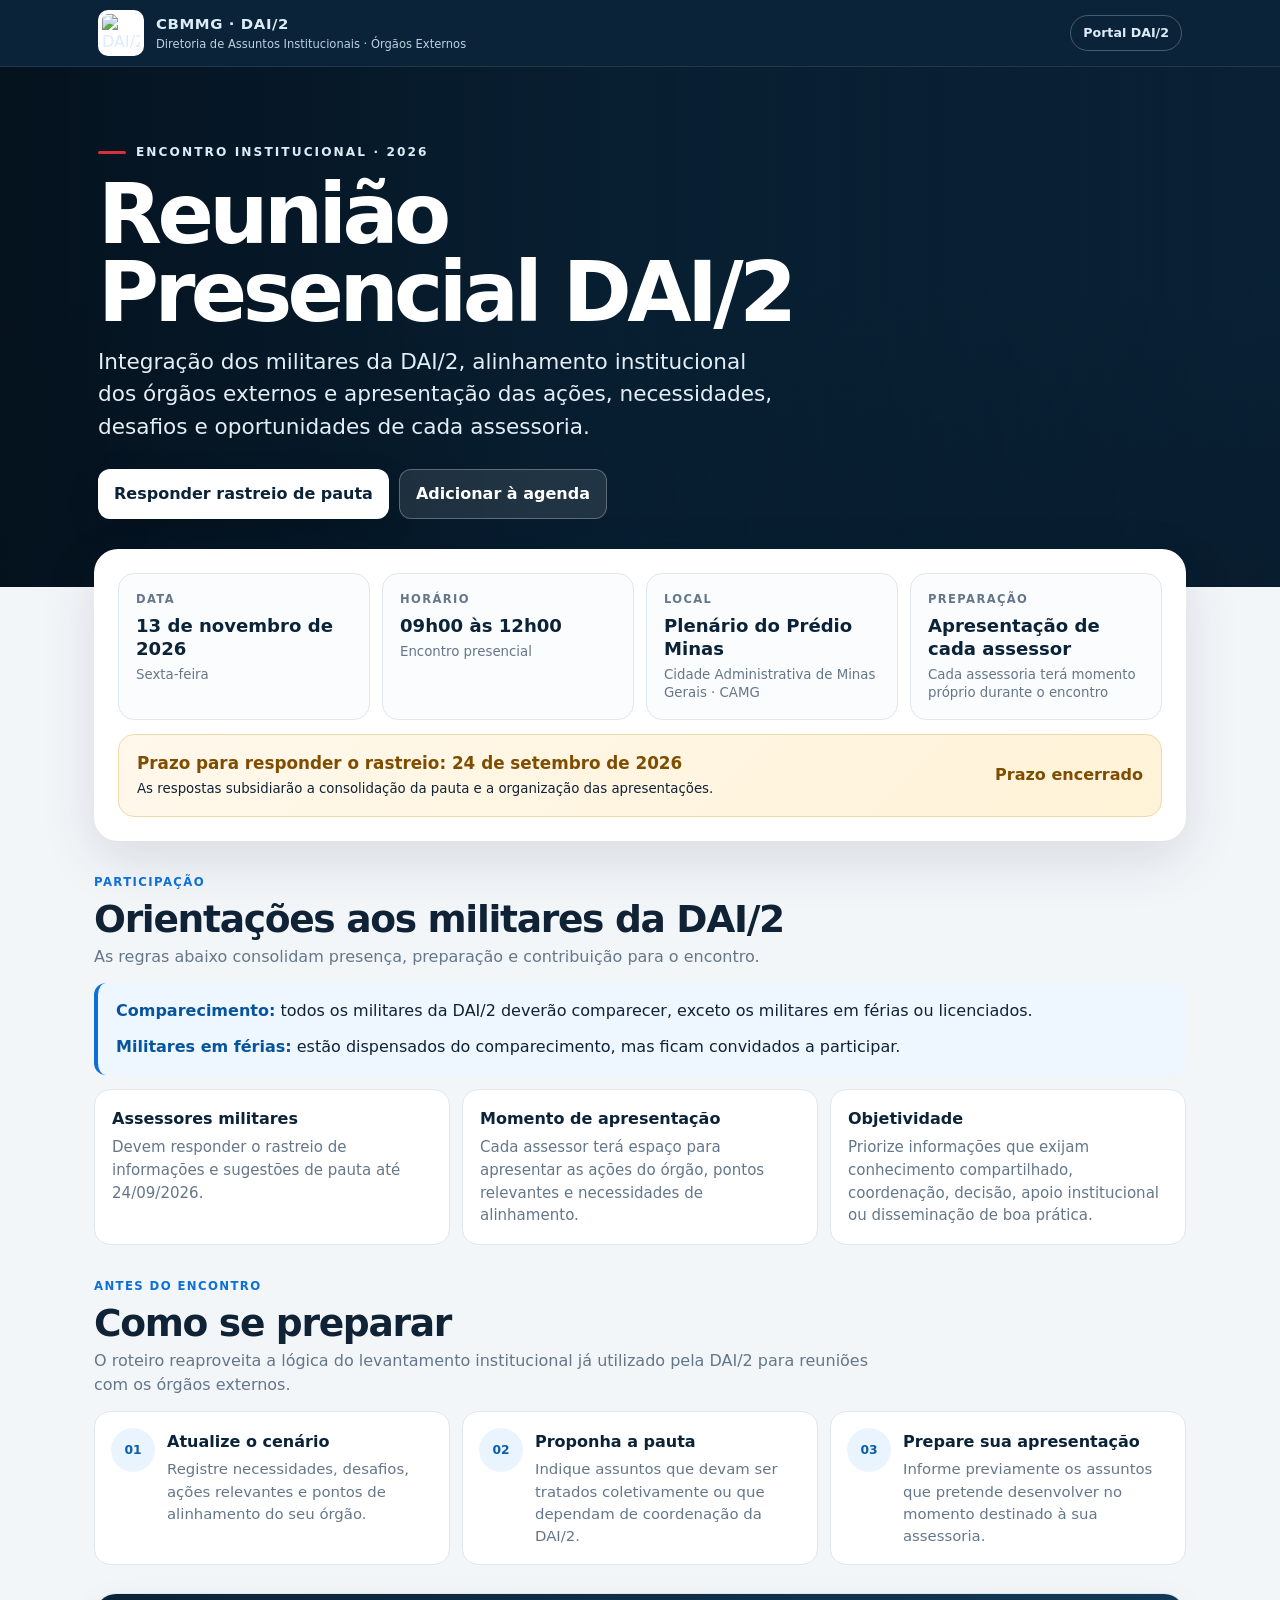
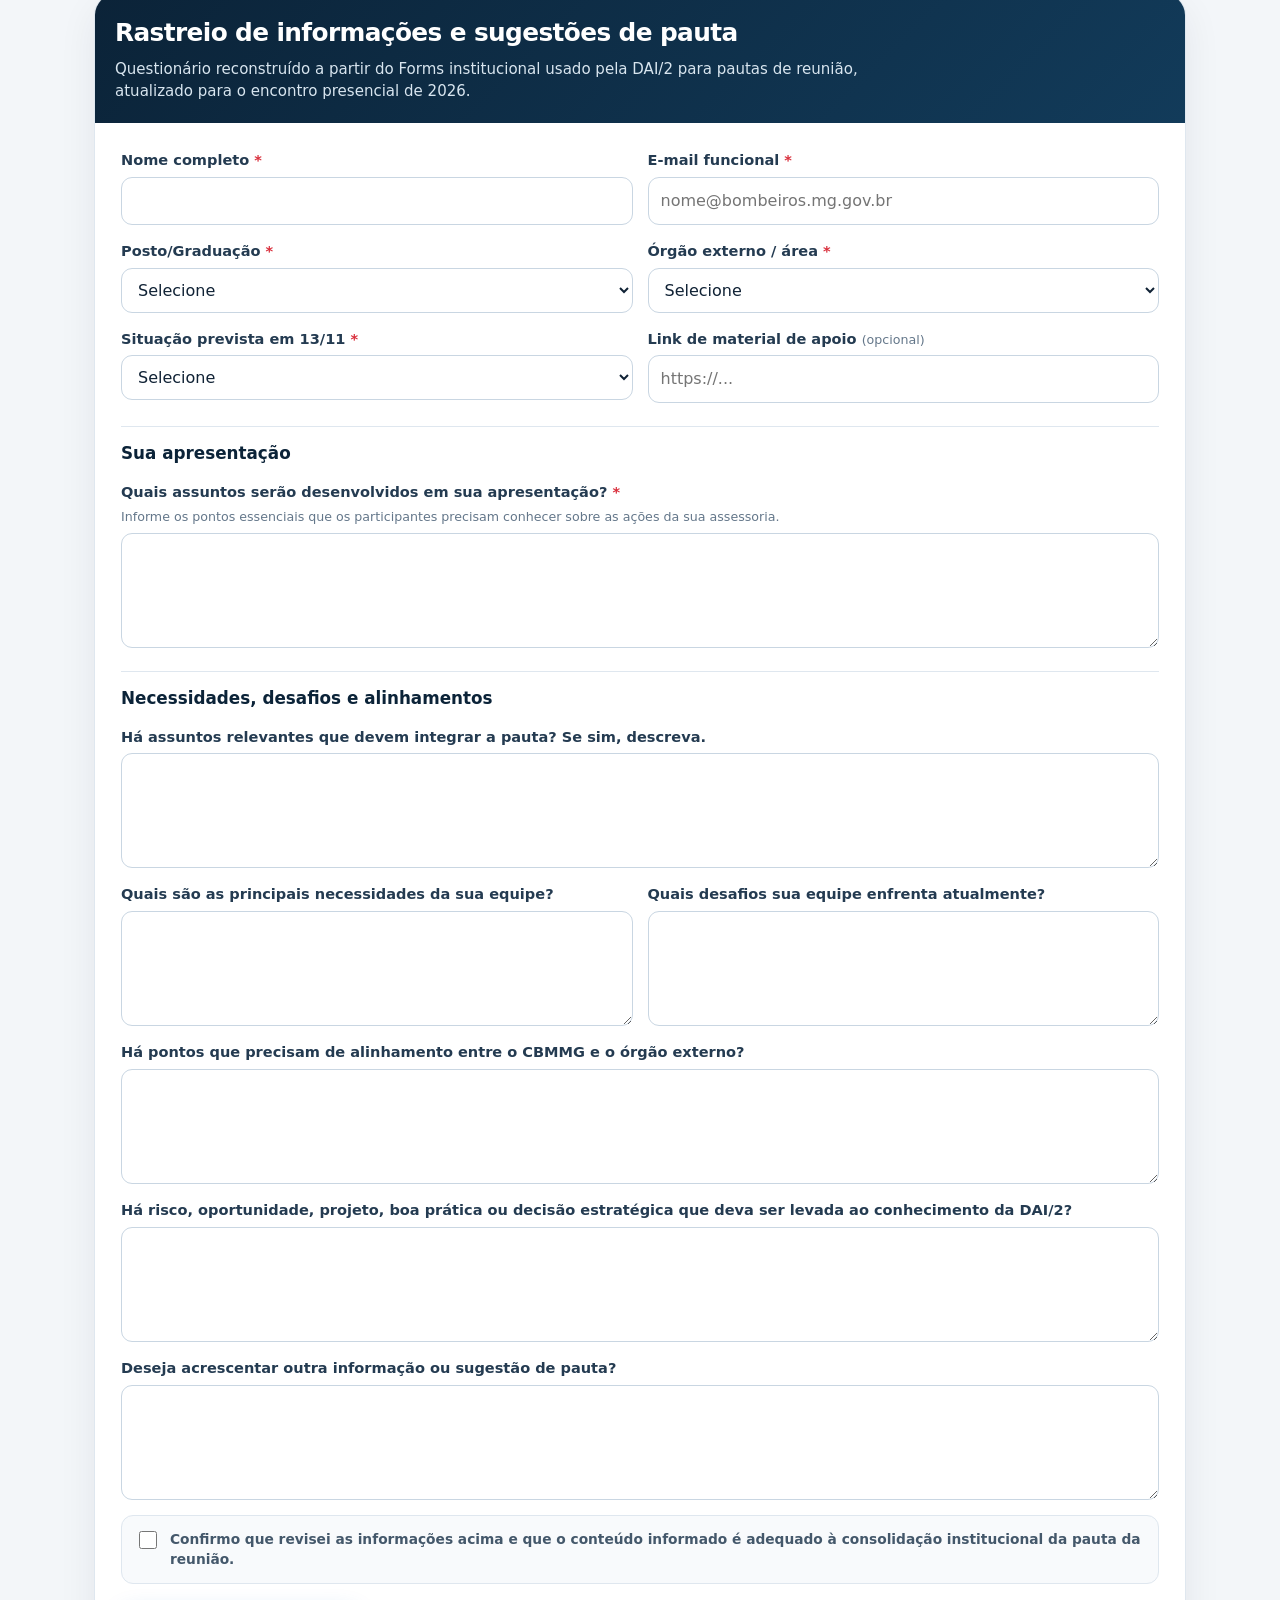
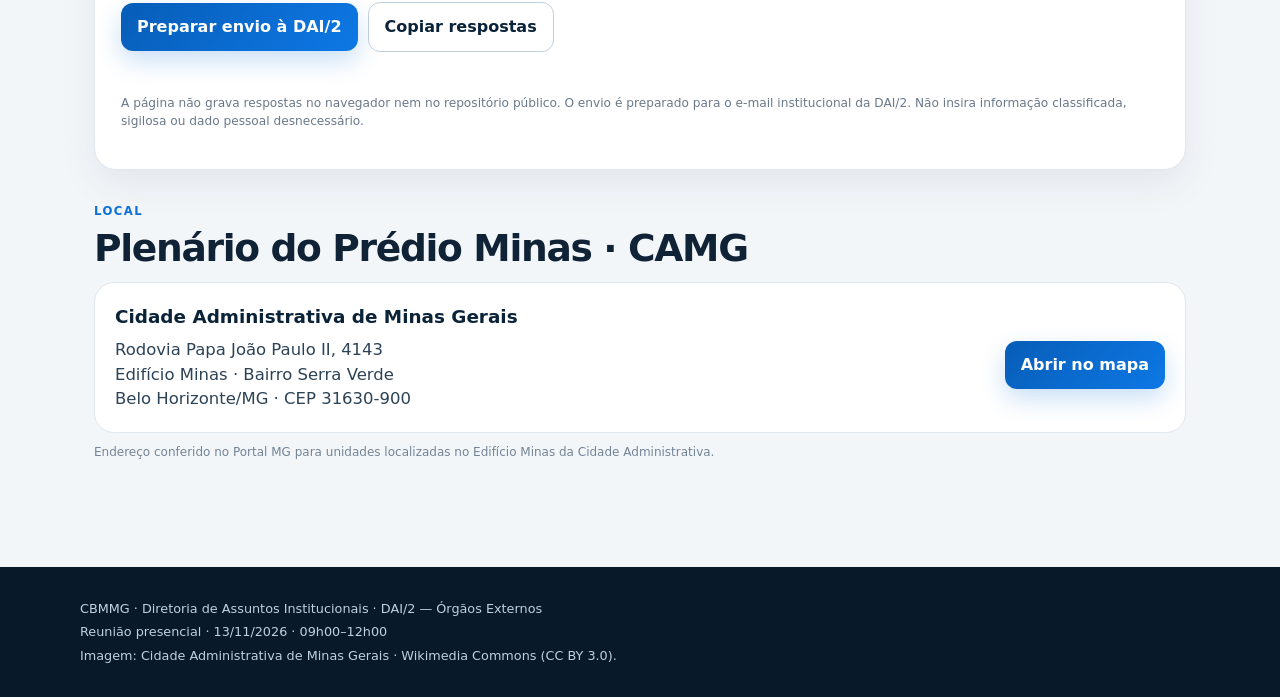
==== reuniao-dai2/index.html @ 18f4fcd5 "feat: publicar página da reunião presencial DAI/2 de 13 nov 2026" ====
<!DOCTYPE html>
<html lang="pt-BR">
<head>
  <meta charset="utf-8" />
  <meta name="viewport" content="width=device-width, initial-scale=1, viewport-fit=cover" />
  <title>Reunião Presencial DAI/2 · 13 Nov 2026</title>
  <meta name="description" content="Página oficial de preparação para a reunião presencial da DAI/2 em 13 de novembro de 2026, no Plenário do Prédio Minas, CAMG." />
  <meta name="theme-color" content="#0b2338" />
  <meta property="og:type" content="website" />
  <meta property="og:title" content="Reunião Presencial DAI/2 · 13 Nov 2026" />
  <meta property="og:description" content="09h–12h · Plenário do Prédio Minas · CAMG. Assessores: enviar informações e pautas até 24/09/2026." />
  <meta property="og:url" content="https://ricmurtapsicologia.github.io/efetivoDAI2/reuniao-dai2/" />
  <meta property="og:image" content="https://upload.wikimedia.org/wikipedia/commons/c/cb/Cidade_Administrativa_MG_1.jpg" />
  <meta name="twitter:card" content="summary_large_image" />
  <link rel="icon" href="../favicon.ico" />
  <script type="application/ld+json">
  {
    "@context":"https://schema.org",
    "@type":"Event",
    "name":"Reunião Presencial DAI/2 — Órgãos Externos",
    "startDate":"2026-11-13T09:00:00-03:00",
    "endDate":"2026-11-13T12:00:00-03:00",
    "eventAttendanceMode":"https://schema.org/OfflineEventAttendanceMode",
    "eventStatus":"https://schema.org/EventScheduled",
    "location":{"@type":"Place","name":"Plenário do Prédio Minas — Cidade Administrativa de Minas Gerais","address":{"@type":"PostalAddress","streetAddress":"Rodovia Papa João Paulo II, 4143","addressLocality":"Belo Horizonte","addressRegion":"MG","postalCode":"31630-900","addressCountry":"BR"}},
    "organizer":{"@type":"Organization","name":"CBMMG · Diretoria de Assuntos Institucionais · DAI/2"}
  }
  </script>
  <style>
    :root{
      --navy:#0b2338; --navy2:#123b5a; --blue:#0d6fd8; --blue2:#075db7;
      --red:#d92f3c; --green:#14784d; --amber:#a86708; --ink:#102235;
      --muted:#64778a; --line:#dfe7ef; --surface:#fff; --bg:#f3f6f9;
      --radius:20px; --shadow:0 18px 55px rgba(15,35,55,.12);
      --max:1120px;
    }
    *{box-sizing:border-box}
    html{scroll-behavior:smooth}
    body{margin:0;background:var(--bg);color:var(--ink);font-family:"Segoe UI Variable","Segoe UI",Inter,system-ui,-apple-system,BlinkMacSystemFont,"Helvetica Neue",Arial,sans-serif;line-height:1.5}
    a{color:inherit}
    button,input,select,textarea{font:inherit}
    .skip{position:absolute;left:-9999px;top:0;background:#fff;padding:10px 14px;z-index:1000}
    .skip:focus{left:12px;top:12px}
    .topbar{background:var(--navy);color:#dcecf8;border-bottom:1px solid rgba(255,255,255,.09)}
    .topbar-inner{max-width:var(--max);margin:auto;padding:10px 18px;display:flex;align-items:center;justify-content:space-between;gap:16px}
    .brand{display:flex;align-items:center;gap:12px;text-decoration:none;min-width:0}
    .brand img{width:46px;height:46px;object-fit:contain;background:#fff;border-radius:10px;padding:4px}
    .brand-copy{min-width:0}
    .brand-copy strong{display:block;font-size:.93rem;letter-spacing:.04em}
    .brand-copy span{display:block;font-size:.72rem;color:#bcd0df;white-space:nowrap;overflow:hidden;text-overflow:ellipsis}
    .portal-link{font-size:.79rem;font-weight:700;text-decoration:none;border:1px solid rgba(255,255,255,.25);border-radius:999px;padding:8px 12px;white-space:nowrap}
    .hero{position:relative;min-height:485px;background-color:var(--navy);background-image:linear-gradient(90deg,rgba(4,17,29,.94) 0%,rgba(7,30,48,.82) 48%,rgba(7,30,48,.38) 100%),linear-gradient(0deg,rgba(5,18,30,.48),rgba(5,18,30,.05) 58%),url('https://upload.wikimedia.org/wikipedia/commons/c/cb/Cidade_Administrativa_MG_1.jpg');background-size:cover;background-position:center 48%;color:#fff}
    .hero-inner{max-width:var(--max);margin:auto;min-height:485px;padding:70px 18px 68px;display:flex;align-items:flex-end}
    .hero-copy{max-width:760px}
    .eyebrow{display:inline-flex;align-items:center;gap:10px;text-transform:uppercase;font-size:.76rem;font-weight:800;letter-spacing:.17em;color:#dcecf8}
    .eyebrow::before{content:"";width:28px;height:3px;border-radius:99px;background:var(--red)}
    h1{margin:14px 0 14px;font-size:clamp(2.55rem,8vw,5.2rem);line-height:.94;letter-spacing:-.055em;text-wrap:balance}
    .hero-lead{margin:0;max-width:680px;color:#e4eef6;font-size:clamp(1.05rem,2.5vw,1.35rem)}
    .hero-actions{display:flex;flex-wrap:wrap;gap:10px;margin-top:26px}
    .btn{min-height:48px;border:0;border-radius:12px;padding:12px 16px;font-weight:780;text-decoration:none;display:inline-flex;align-items:center;justify-content:center;gap:8px;cursor:pointer;transition:.18s ease}
    .btn-primary{background:#fff;color:var(--navy);box-shadow:0 10px 30px rgba(0,0,0,.18)}
    .btn-primary:hover{transform:translateY(-1px)}
    .btn-ghost{background:rgba(255,255,255,.1);color:#fff;border:1px solid rgba(255,255,255,.28)}
    .btn-blue{background:linear-gradient(135deg,var(--blue2),#0d78e5);color:#fff;box-shadow:0 10px 24px rgba(13,111,216,.22)}
    .btn-outline{background:#fff;color:var(--navy);border:1px solid #bfcfdd}
    main{max-width:var(--max);margin:-38px auto 0;position:relative;z-index:2;padding:0 14px 60px}
    .event-card{background:#fff;border-radius:24px;box-shadow:var(--shadow);padding:20px}
    .facts{display:grid;grid-template-columns:1fr;gap:12px}
    .fact{border:1px solid var(--line);border-radius:16px;padding:17px;background:#fbfcfd;min-height:114px}
    .fact-k{display:block;color:var(--muted);font-size:.72rem;text-transform:uppercase;letter-spacing:.12em;font-weight:800;margin-bottom:7px}
    .fact-v{display:block;color:var(--navy);font-size:1.13rem;font-weight:800;line-height:1.25}
    .fact small{display:block;margin-top:5px;color:var(--muted);line-height:1.35}
    .deadline{margin-top:14px;border-radius:16px;padding:16px 18px;background:linear-gradient(135deg,#fff8eb,#fff2d7);border:1px solid #f0d8aa;display:flex;flex-wrap:wrap;align-items:center;justify-content:space-between;gap:12px}
    .deadline strong{color:#7f4c00;font-size:1.05rem}
    #countdown{font-variant-numeric:tabular-nums;font-weight:800;color:#7f4c00}
    section.content{margin-top:28px}
    .section-head{margin-bottom:14px}
    .section-head .kicker{color:var(--blue);font-weight:800;text-transform:uppercase;letter-spacing:.12em;font-size:.73rem}
    .section-head h2{font-size:clamp(1.6rem,4vw,2.35rem);line-height:1.08;letter-spacing:-.035em;margin:6px 0 6px}
    .section-head p{margin:0;color:var(--muted);max-width:780px}
    .notice{display:grid;gap:12px;border-left:4px solid var(--blue);background:#eef6ff;border-radius:12px;padding:16px 18px}
    .notice strong{color:#07549e}
    .rules{display:grid;grid-template-columns:1fr;gap:12px;margin-top:14px}
    .rule{background:#fff;border:1px solid var(--line);border-radius:16px;padding:17px}
    .rule b{display:block;margin-bottom:5px;color:var(--navy)}
    .rule p{margin:0;color:var(--muted);font-size:.94rem}
    .steps{counter-reset:item;display:grid;grid-template-columns:1fr;gap:12px}
    .step{counter-increment:item;display:grid;grid-template-columns:44px 1fr;gap:12px;background:#fff;border:1px solid var(--line);border-radius:16px;padding:16px}
    .step::before{content:counter(item,decimal-leading-zero);width:44px;height:44px;display:grid;place-items:center;border-radius:50%;background:#eaf4ff;color:#075ead;font-size:.77rem;font-weight:900}
    .step b{display:block;color:var(--navy);margin:2px 0 4px}
    .step p{margin:0;color:var(--muted);font-size:.93rem}
    .form-card{background:#fff;border:1px solid var(--line);border-radius:22px;box-shadow:0 14px 38px rgba(15,35,55,.07);overflow:hidden}
    .form-top{padding:20px;background:linear-gradient(135deg,#0b2338,#123b5a);color:#fff}
    .form-top h2{margin:0 0 7px;font-size:1.55rem;letter-spacing:-.025em}
    .form-top p{margin:0;color:#d8e5ef;font-size:.94rem;max-width:780px}
    form{padding:20px}
    .grid{display:grid;grid-template-columns:1fr;gap:15px}
    .field{display:flex;flex-direction:column;gap:6px}
    .field label{font-weight:750;color:#243b51;font-size:.91rem}
    .field .hint{font-weight:400;color:var(--muted);font-size:.79rem}
    input,select,textarea{width:100%;border:1px solid #c9d6e2;border-radius:11px;background:#fff;color:var(--ink);padding:11px 12px;outline:none;transition:.15s ease}
    input:focus,select:focus,textarea:focus{border-color:var(--blue);box-shadow:0 0 0 3px rgba(13,111,216,.12)}
    textarea{min-height:115px;resize:vertical}
    .required::after{content:" *";color:var(--red)}
    .form-section{grid-column:1/-1;margin:8px 0 -1px;padding-top:14px;border-top:1px solid var(--line);color:var(--navy);font-size:1.05rem;font-weight:850}
    .check{display:flex;align-items:flex-start;gap:10px;padding:13px;border:1px solid var(--line);border-radius:12px;background:#f8fafc}
    .check input{width:18px;height:18px;margin-top:2px;flex:0 0 auto}
    .check label{font-size:.86rem;color:#44586b}
    .form-actions{display:flex;flex-wrap:wrap;gap:10px;align-items:center;margin-top:18px}
    .form-status{margin-top:12px;min-height:1.4em;color:var(--muted);font-size:.86rem}
    .privacy{margin-top:12px;color:#6a7989;font-size:.76rem;line-height:1.45}
    .location-card{display:grid;grid-template-columns:1fr;gap:18px;background:#fff;border:1px solid var(--line);border-radius:20px;padding:20px}
    .address{font-style:normal;font-size:1.03rem;color:#2c4256}
    .address strong{display:block;color:var(--navy);font-size:1.15rem;margin-bottom:7px}
    .mini-actions{display:flex;flex-wrap:wrap;gap:10px;margin-top:15px}
    .source-note{margin-top:10px;font-size:.75rem;color:#738496}
    footer{background:#081a2a;color:#bfd0de;padding:28px 18px;margin-top:34px}
    footer .inner{max-width:var(--max);margin:auto;font-size:.8rem}
    footer p{margin:4px 0}
    footer a{color:#e5f0f8}
    .sr-only{position:absolute;width:1px;height:1px;padding:0;margin:-1px;overflow:hidden;clip:rect(0,0,0,0);white-space:nowrap;border:0}
    @media(min-width:680px){
      .facts{grid-template-columns:repeat(2,minmax(0,1fr))}
      .rules,.steps{grid-template-columns:repeat(2,minmax(0,1fr))}
      .grid.two{grid-template-columns:repeat(2,minmax(0,1fr))}
      .location-card{grid-template-columns:1fr auto;align-items:center}
    }
    @media(min-width:960px){
      .facts{grid-template-columns:repeat(4,minmax(0,1fr))}
      .rules{grid-template-columns:repeat(3,minmax(0,1fr))}
      .steps{grid-template-columns:repeat(3,minmax(0,1fr))}
      .event-card{padding:24px}
      form{padding:26px}
    }
    @media(prefers-reduced-motion:reduce){*{scroll-behavior:auto!important;transition:none!important}}
    @media print{.topbar,.hero-actions,.form-card,.mini-actions,footer{display:none!important}.hero{min-height:auto;background:#fff!important;color:#000}.hero-inner{min-height:auto;padding:20px 0}.hero-lead,.eyebrow{color:#333}main{margin:0;padding:0}.event-card{box-shadow:none}.content{break-inside:avoid}}
  </style>
</head>
<body>
  <a class="skip" href="#conteudo">Ir para o conteúdo</a>

  <header class="topbar">
    <div class="topbar-inner">
      <a class="brand" href="../" aria-label="Portal DAI/2">
        <img src="https://i.pinimg.com/736x/5b/1e/9f/5b1e9f547379eee022fc6ecc7328d573.jpg" alt="DAI/2" />
        <span class="brand-copy"><strong>CBMMG · DAI/2</strong><span>Diretoria de Assuntos Institucionais · Órgãos Externos</span></span>
      </a>
      <a class="portal-link" href="../">Portal DAI/2</a>
    </div>
  </header>

  <section class="hero" aria-labelledby="titulo-evento">
    <div class="hero-inner">
      <div class="hero-copy">
        <span class="eyebrow">Encontro institucional · 2026</span>
        <h1 id="titulo-evento">Reunião Presencial DAI/2</h1>
        <p class="hero-lead">Integração dos militares da DAI/2, alinhamento institucional dos órgãos externos e apresentação das ações, necessidades, desafios e oportunidades de cada assessoria.</p>
        <div class="hero-actions">
          <a class="btn btn-primary" href="#rastreio">Responder rastreio de pauta</a>
          <button class="btn btn-ghost" type="button" id="addCalendar">Adicionar à agenda</button>
        </div>
      </div>
    </div>
  </section>

  <main id="conteudo">
    <section class="event-card" aria-label="Informações principais do encontro">
      <div class="facts">
        <article class="fact"><span class="fact-k">Data</span><span class="fact-v">13 de novembro de 2026</span><small>Sexta-feira</small></article>
        <article class="fact"><span class="fact-k">Horário</span><span class="fact-v">09h00 às 12h00</span><small>Encontro presencial</small></article>
        <article class="fact"><span class="fact-k">Local</span><span class="fact-v">Plenário do Prédio Minas</span><small>Cidade Administrativa de Minas Gerais · CAMG</small></article>
        <article class="fact"><span class="fact-k">Preparação</span><span class="fact-v">Apresentação de cada assessor</span><small>Cada assessoria terá momento próprio durante o encontro</small></article>
      </div>
      <div class="deadline" role="status">
        <div><strong>Prazo para responder o rastreio: 24 de setembro de 2026</strong><br><small>As respostas subsidiarão a consolidação da pauta e a organização das apresentações.</small></div>
        <span id="countdown" aria-live="polite"></span>
      </div>
    </section>

    <section class="content" aria-labelledby="participacao-title">
      <div class="section-head"><span class="kicker">Participação</span><h2 id="participacao-title">Orientações aos militares da DAI/2</h2><p>As regras abaixo consolidam presença, preparação e contribuição para o encontro.</p></div>
      <div class="notice"><div><strong>Comparecimento:</strong> todos os militares da DAI/2 deverão comparecer, exceto os militares em férias ou licenciados.</div><div><strong>Militares em férias:</strong> estão dispensados do comparecimento, mas ficam convidados a participar.</div></div>
      <div class="rules">
        <article class="rule"><b>Assessores militares</b><p>Devem responder o rastreio de informações e sugestões de pauta até 24/09/2026.</p></article>
        <article class="rule"><b>Momento de apresentação</b><p>Cada assessor terá espaço para apresentar as ações do órgão, pontos relevantes e necessidades de alinhamento.</p></article>
        <article class="rule"><b>Objetividade</b><p>Priorize informações que exijam conhecimento compartilhado, coordenação, decisão, apoio institucional ou disseminação de boa prática.</p></article>
      </div>
    </section>

    <section class="content" aria-labelledby="preparo-title">
      <div class="section-head"><span class="kicker">Antes do encontro</span><h2 id="preparo-title">Como se preparar</h2><p>O roteiro reaproveita a lógica do levantamento institucional já utilizado pela DAI/2 para reuniões com os órgãos externos.</p></div>
      <div class="steps">
        <article class="step"><div><b>Atualize o cenário</b><p>Registre necessidades, desafios, ações relevantes e pontos de alinhamento do seu órgão.</p></div></article>
        <article class="step"><div><b>Proponha a pauta</b><p>Indique assuntos que devam ser tratados coletivamente ou que dependam de coordenação da DAI/2.</p></div></article>
        <article class="step"><div><b>Prepare sua apresentação</b><p>Informe previamente os assuntos que pretende desenvolver no momento destinado à sua assessoria.</p></div></article>
      </div>
    </section>

    <section class="content" id="rastreio" aria-labelledby="rastreio-title">
      <div class="form-card">
        <div class="form-top">
          <h2 id="rastreio-title">Rastreio de informações e sugestões de pauta</h2>
          <p>Questionário reconstruído a partir do Forms institucional usado pela DAI/2 para pautas de reunião, atualizado para o encontro presencial de 2026.</p>
        </div>
        <form id="meetingForm" novalidate>
          <div class="grid two">
            <div class="field"><label class="required" for="nome">Nome completo</label><input id="nome" name="Nome completo" autocomplete="name" maxlength="120" required /></div>
            <div class="field"><label class="required" for="email">E-mail funcional</label><input id="email" name="E-mail funcional" type="email" autocomplete="email" placeholder="nome@bombeiros.mg.gov.br" maxlength="150" required /></div>
            <div class="field"><label class="required" for="pg">Posto/Graduação</label><select id="pg" name="Posto/Graduação" required><option value="">Selecione</option><option>Cel</option><option>Ten Cel</option><option>Maj</option><option>Cap</option><option>1º Ten</option><option>2º Ten</option><option>Subten</option><option>1º Sgt</option><option>2º Sgt</option><option>3º Sgt</option><option>Cb</option><option>Sd</option></select></div>
            <div class="field"><label class="required" for="orgao">Órgão externo / área</label><select id="orgao" name="Órgão Externo" required><option value="">Selecione</option><option>AFAS</option><option>ALMG</option><option>CEDEC</option><option>CTPM RMBH</option><option>Fundação SALVAR</option><option>GMG</option><option>Intendência CAMG</option><option>MPMG</option><option>OGE</option><option>Secretaria Parlamentar</option><option>SEE</option><option>SEJUSP</option><option>SEMAD / IEF</option><option>SENASP / MJSP</option><option>SES</option><option>TJMG</option><option>TJMMG</option><option>Coordenação DAI/2</option></select></div>
            <div class="field"><label class="required" for="presenca">Situação prevista em 13/11</label><select id="presenca" name="Situação prevista em 13/11" required><option value="">Selecione</option><option>Presença prevista</option><option>Em férias — dispensado, mas convidado</option><option>Licenciado — dispensado</option></select></div>
            <div class="field"><label for="material">Link de material de apoio <span class="hint">(opcional)</span></label><input id="material" name="Link de material de apoio" type="url" inputmode="url" placeholder="https://..." maxlength="500" /></div>

            <div class="form-section">Sua apresentação</div>
            <div class="field" style="grid-column:1/-1"><label class="required" for="apresentacao">Quais assuntos serão desenvolvidos em sua apresentação?</label><span class="hint">Informe os pontos essenciais que os participantes precisam conhecer sobre as ações da sua assessoria.</span><textarea id="apresentacao" name="Assuntos da apresentação" maxlength="1500" required></textarea></div>

            <div class="form-section">Necessidades, desafios e alinhamentos</div>
            <div class="field" style="grid-column:1/-1"><label for="pauta">Há assuntos relevantes que devem integrar a pauta? Se sim, descreva.</label><textarea id="pauta" name="Assuntos relevantes para a pauta" maxlength="1500"></textarea></div>
            <div class="field"><label for="necessidades">Quais são as principais necessidades da sua equipe?</label><textarea id="necessidades" name="Principais necessidades" maxlength="1200"></textarea></div>
            <div class="field"><label for="desafios">Quais desafios sua equipe enfrenta atualmente?</label><textarea id="desafios" name="Principais desafios" maxlength="1200"></textarea></div>
            <div class="field" style="grid-column:1/-1"><label for="alinhamentos">Há pontos que precisam de alinhamento entre o CBMMG e o órgão externo?</label><textarea id="alinhamentos" name="Pontos de alinhamento CBMMG x órgão externo" maxlength="1500"></textarea></div>
            <div class="field" style="grid-column:1/-1"><label for="oportunidades">Há risco, oportunidade, projeto, boa prática ou decisão estratégica que deva ser levada ao conhecimento da DAI/2?</label><textarea id="oportunidades" name="Riscos oportunidades projetos boas práticas ou decisões" maxlength="1500"></textarea></div>
            <div class="field" style="grid-column:1/-1"><label for="outras">Deseja acrescentar outra informação ou sugestão de pauta?</label><textarea id="outras" name="Outras informações ou pautas" maxlength="1200"></textarea></div>

            <div class="field" style="grid-column:1/-1">
              <div class="check"><input id="declaracao" type="checkbox" required /><label for="declaracao">Confirmo que revisei as informações acima e que o conteúdo informado é adequado à consolidação institucional da pauta da reunião.</label></div>
            </div>
          </div>
          <div class="form-actions">
            <button class="btn btn-blue" type="submit">Preparar envio à DAI/2</button>
            <button class="btn btn-outline" type="button" id="copyAnswers">Copiar respostas</button>
          </div>
          <div id="formStatus" class="form-status" aria-live="polite"></div>
          <p class="privacy">A página não grava respostas no navegador nem no repositório público. O envio é preparado para o e-mail institucional da DAI/2. Não insira informação classificada, sigilosa ou dado pessoal desnecessário.</p>
        </form>
      </div>
    </section>

    <section class="content" aria-labelledby="local-title">
      <div class="section-head"><span class="kicker">Local</span><h2 id="local-title">Plenário do Prédio Minas · CAMG</h2></div>
      <div class="location-card">
        <address class="address"><strong>Cidade Administrativa de Minas Gerais</strong>Rodovia Papa João Paulo II, 4143<br>Edifício Minas · Bairro Serra Verde<br>Belo Horizonte/MG · CEP 31630-900</address>
        <div class="mini-actions"><a class="btn btn-blue" target="_blank" rel="noopener noreferrer" href="https://www.google.com/maps/search/?api=1&query=Rodovia+Papa+Joao+Paulo+II+4143+Edificio+Minas+Serra+Verde+Belo+Horizonte+MG">Abrir no mapa</a></div>
      </div>
      <p class="source-note">Endereço conferido no Portal MG para unidades localizadas no Edifício Minas da Cidade Administrativa.</p>
    </section>
  </main>

  <footer>
    <div class="inner"><p>CBMMG · Diretoria de Assuntos Institucionais · DAI/2 — Órgãos Externos</p><p>Reunião presencial · 13/11/2026 · 09h00–12h00</p><p>Imagem: Cidade Administrativa de Minas Gerais · Wikimedia Commons (CC BY 3.0).</p></div>
  </footer>

  <script>
    (() => {
      const DEADLINE = new Date('2026-09-25T00:00:00-03:00');
      const FORM_RECIPIENT = 'dai2@bombeiros.mg.gov.br';
      const countdown = document.getElementById('countdown');
      const form = document.getElementById('meetingForm');
      const status = document.getElementById('formStatus');

      function updateCountdown(){
        const now = new Date();
        const diff = DEADLINE - now;
        if(diff <= 0){ countdown.textContent = 'Prazo encerrado'; return; }
        const days = Math.floor(diff / 86400000);
        const hours = Math.floor((diff % 86400000) / 3600000);
        countdown.textContent = days + 'd ' + hours + 'h restantes';
      }
      updateCountdown();
      setInterval(updateCountdown, 60000);

      function answersText(){
        const fd = new FormData(form);
        const pairs = [];
        fd.forEach((value,key) => {
          const v = String(value || '').trim();
          if(v) pairs.push(key.toUpperCase() + '\n' + v);
        });
        return 'REUNIÃO PRESENCIAL DAI/2 — 13/11/2026\nRastreio para consolidação de pauta\n\n' + pairs.join('\n\n');
      }

      async function copyAnswers(){
        if(!form.reportValidity()) return false;
        const text = answersText();
        try{
          await navigator.clipboard.writeText(text);
          status.textContent = 'Respostas copiadas. Você pode colá-las no e-mail institucional da DAI/2.';
          return true;
        }catch(e){
          const ta = document.createElement('textarea');
          ta.value = text; ta.setAttribute('readonly',''); ta.style.position='fixed'; ta.style.opacity='0';
          document.body.appendChild(ta); ta.select(); document.execCommand('copy'); ta.remove();
          status.textContent = 'Respostas copiadas.';
          return true;
        }
      }

      document.getElementById('copyAnswers').addEventListener('click', copyAnswers);

      form.addEventListener('submit', async (ev) => {
        ev.preventDefault();
        if(!form.reportValidity()) return;
        await copyAnswers();
        const org = document.getElementById('orgao').value || 'Órgão externo';
        const nome = document.getElementById('nome').value.trim() || 'Assessor';
        const subject = encodeURIComponent('Reunião DAI/2 · pauta e apresentação · ' + org + ' · ' + nome);
        const body = encodeURIComponent('Prezados,\n\nEncaminho as informações para consolidação da pauta da reunião presencial da DAI/2 de 13/11/2026.\n\nAs respostas completas já foram copiadas para a área de transferência. Cole-as abaixo desta linha antes de enviar.\n\nRespeitosamente,\n' + nome);
        status.textContent = 'Abrindo o e-mail institucional. Cole as respostas copiadas no corpo da mensagem antes do envio.';
        window.location.href = 'mailto:' + FORM_RECIPIENT + '?subject=' + subject + '&body=' + body;
      });

      document.getElementById('addCalendar').addEventListener('click', () => {
        const ics = [
          'BEGIN:VCALENDAR','VERSION:2.0','PRODID:-//CBMMG DAI2//Reuniao DAI2 2026//PT-BR','CALSCALE:GREGORIAN','METHOD:PUBLISH',
          'BEGIN:VEVENT','UID:reuniao-dai2-20261113@bombeiros.mg.gov.br','DTSTAMP:20260910T162000Z','DTSTART;TZID=America/Sao_Paulo:20261113T090000','DTEND;TZID=America/Sao_Paulo:20261113T120000',
          'SUMMARY:DAI/2 · Reunião Presencial','LOCATION:Plenário do Prédio Minas - Rodovia Papa João Paulo II, 4143 - Serra Verde - Belo Horizonte/MG',
          'DESCRIPTION:Reunião presencial da DAI/2. Assessores: responder rastreio de pauta até 24/09/2026 e preparar apresentação.','END:VEVENT','END:VCALENDAR'
        ].join('\r\n');
        const blob = new Blob([ics], {type:'text/calendar;charset=utf-8'});
        const url = URL.createObjectURL(blob);
        const a = document.createElement('a'); a.href=url; a.download='reuniao-dai2-13-11-2026.ics'; document.body.appendChild(a); a.click(); a.remove(); setTimeout(()=>URL.revokeObjectURL(url),1000);
      });
    })();
  </script>
</body>
</html>
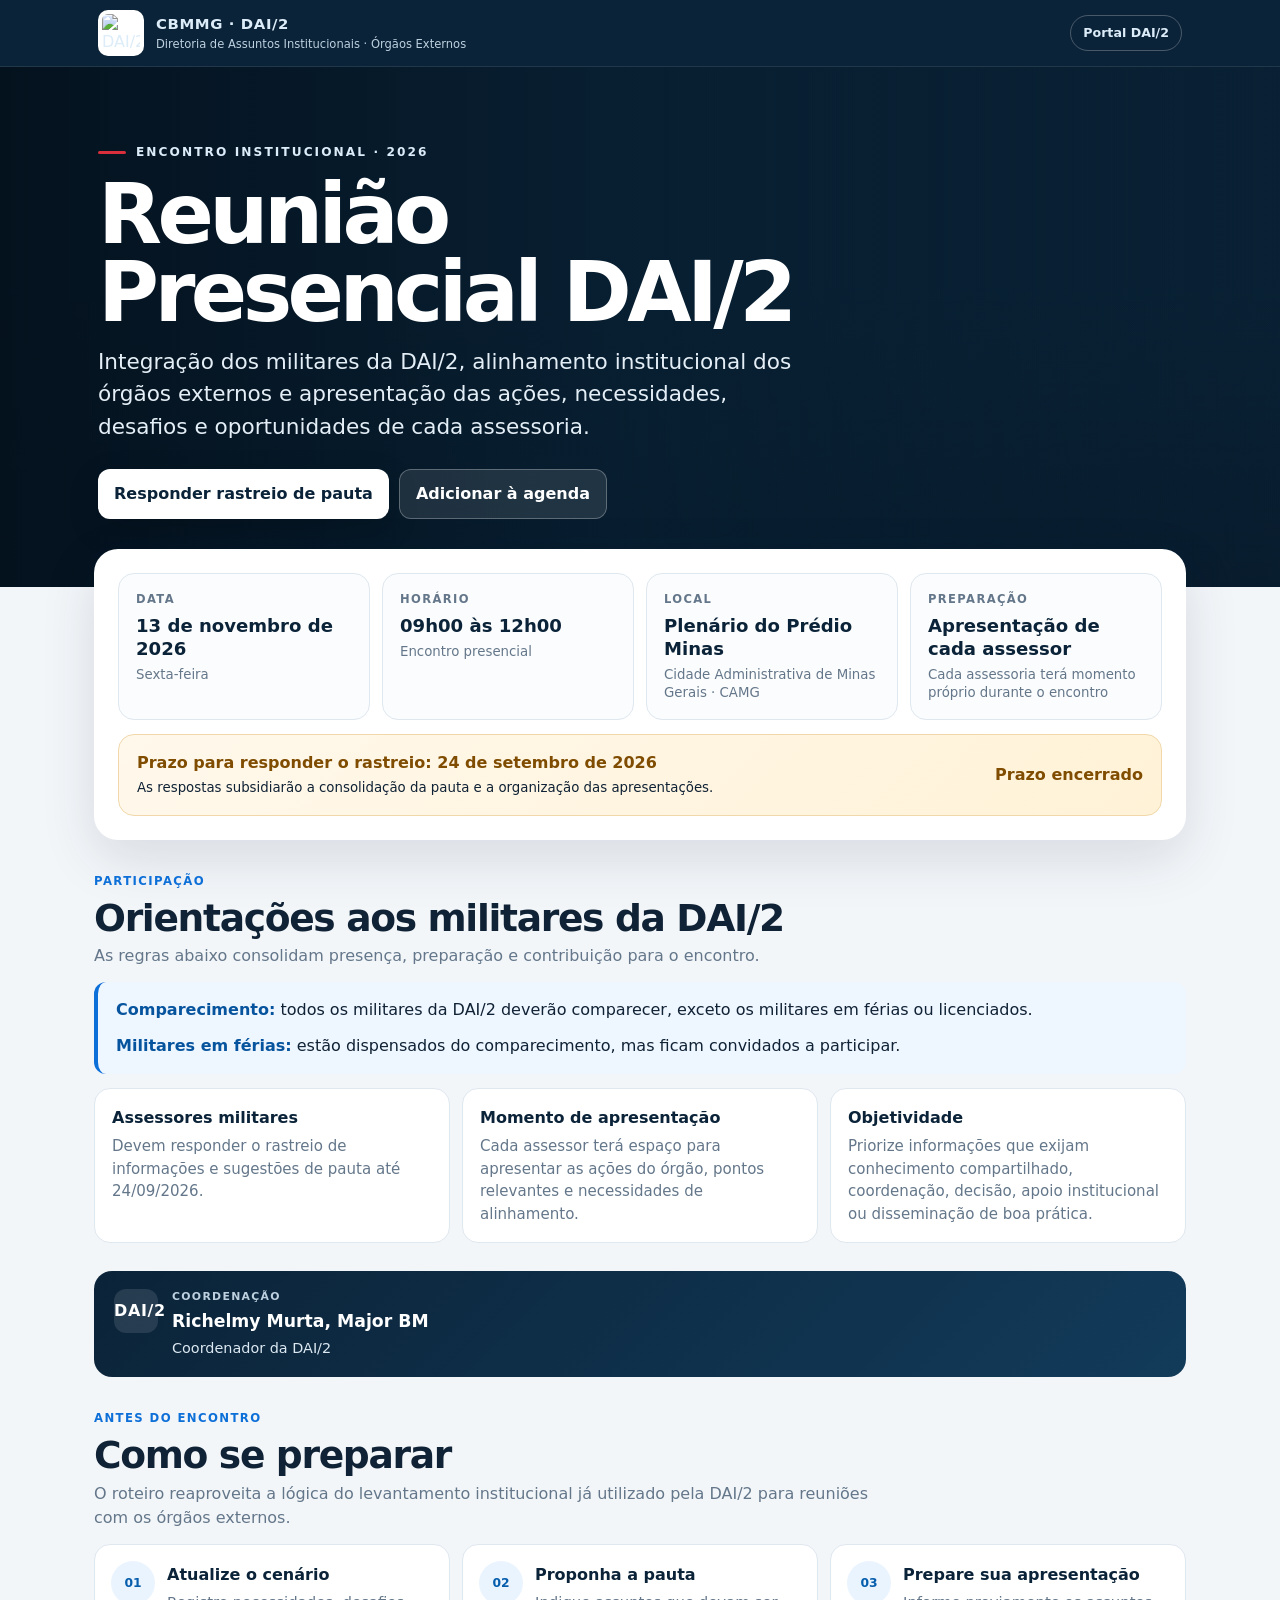
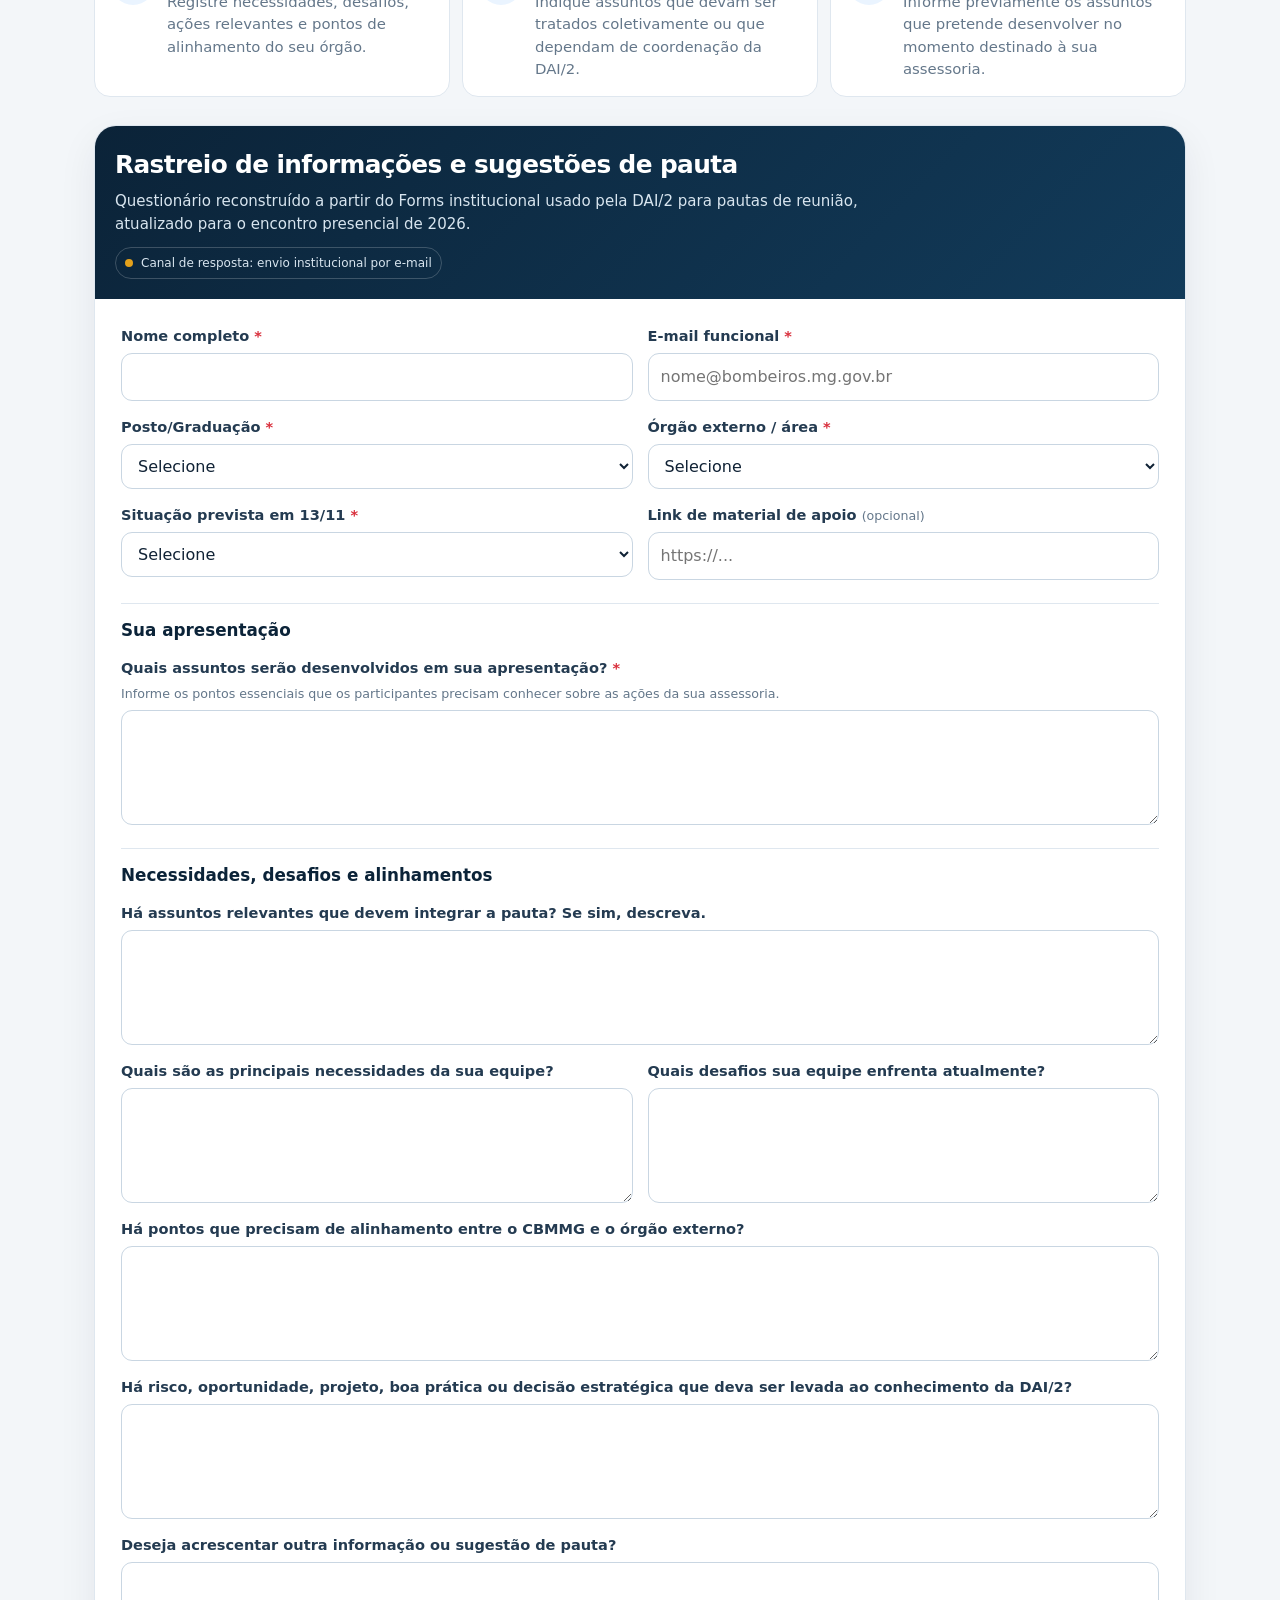
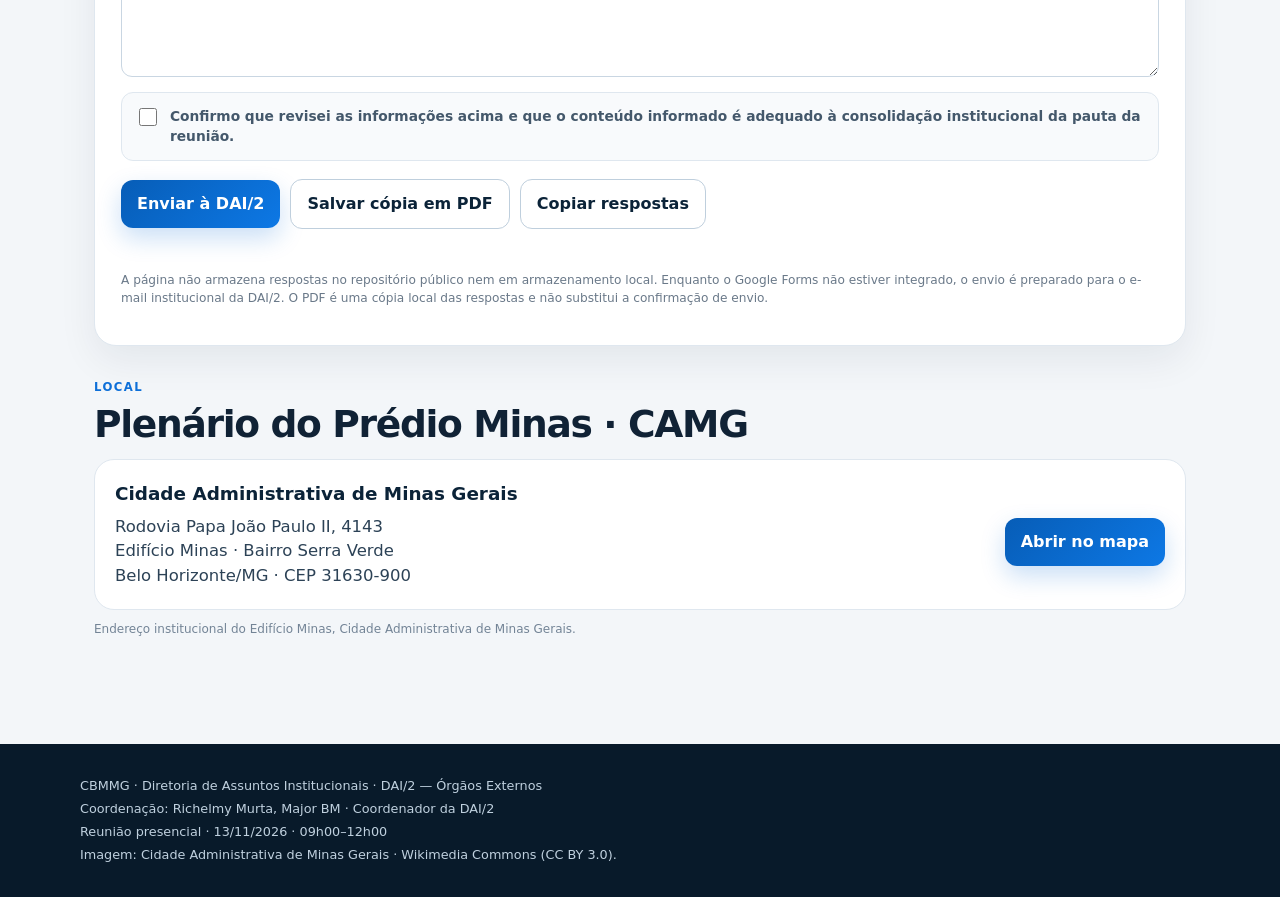
==== commit a232087d: "refactor: identificar coordenação, modularizar página e adicionar cópia em PDF" ====
--- a/reuniao-dai2/index.html
+++ b/reuniao-dai2/index.html
@@ -13,6 +13,7 @@
   <meta property="og:image" content="https://upload.wikimedia.org/wikipedia/commons/c/cb/Cidade_Administrativa_MG_1.jpg" />
   <meta name="twitter:card" content="summary_large_image" />
   <link rel="icon" href="../favicon.ico" />
+  <link rel="stylesheet" href="styles.css?v=2026.09.10.1" />
   <script type="application/ld+json">
   {
     "@context":"https://schema.org",
@@ -26,115 +27,6 @@
     "organizer":{"@type":"Organization","name":"CBMMG · Diretoria de Assuntos Institucionais · DAI/2"}
   }
   </script>
-  <style>
-    :root{
-      --navy:#0b2338; --navy2:#123b5a; --blue:#0d6fd8; --blue2:#075db7;
-      --red:#d92f3c; --green:#14784d; --amber:#a86708; --ink:#102235;
-      --muted:#64778a; --line:#dfe7ef; --surface:#fff; --bg:#f3f6f9;
-      --radius:20px; --shadow:0 18px 55px rgba(15,35,55,.12);
-      --max:1120px;
-    }
-    *{box-sizing:border-box}
-    html{scroll-behavior:smooth}
-    body{margin:0;background:var(--bg);color:var(--ink);font-family:"Segoe UI Variable","Segoe UI",Inter,system-ui,-apple-system,BlinkMacSystemFont,"Helvetica Neue",Arial,sans-serif;line-height:1.5}
-    a{color:inherit}
-    button,input,select,textarea{font:inherit}
-    .skip{position:absolute;left:-9999px;top:0;background:#fff;padding:10px 14px;z-index:1000}
-    .skip:focus{left:12px;top:12px}
-    .topbar{background:var(--navy);color:#dcecf8;border-bottom:1px solid rgba(255,255,255,.09)}
-    .topbar-inner{max-width:var(--max);margin:auto;padding:10px 18px;display:flex;align-items:center;justify-content:space-between;gap:16px}
-    .brand{display:flex;align-items:center;gap:12px;text-decoration:none;min-width:0}
-    .brand img{width:46px;height:46px;object-fit:contain;background:#fff;border-radius:10px;padding:4px}
-    .brand-copy{min-width:0}
-    .brand-copy strong{display:block;font-size:.93rem;letter-spacing:.04em}
-    .brand-copy span{display:block;font-size:.72rem;color:#bcd0df;white-space:nowrap;overflow:hidden;text-overflow:ellipsis}
-    .portal-link{font-size:.79rem;font-weight:700;text-decoration:none;border:1px solid rgba(255,255,255,.25);border-radius:999px;padding:8px 12px;white-space:nowrap}
-    .hero{position:relative;min-height:485px;background-color:var(--navy);background-image:linear-gradient(90deg,rgba(4,17,29,.94) 0%,rgba(7,30,48,.82) 48%,rgba(7,30,48,.38) 100%),linear-gradient(0deg,rgba(5,18,30,.48),rgba(5,18,30,.05) 58%),url('https://upload.wikimedia.org/wikipedia/commons/c/cb/Cidade_Administrativa_MG_1.jpg');background-size:cover;background-position:center 48%;color:#fff}
-    .hero-inner{max-width:var(--max);margin:auto;min-height:485px;padding:70px 18px 68px;display:flex;align-items:flex-end}
-    .hero-copy{max-width:760px}
-    .eyebrow{display:inline-flex;align-items:center;gap:10px;text-transform:uppercase;font-size:.76rem;font-weight:800;letter-spacing:.17em;color:#dcecf8}
-    .eyebrow::before{content:"";width:28px;height:3px;border-radius:99px;background:var(--red)}
-    h1{margin:14px 0 14px;font-size:clamp(2.55rem,8vw,5.2rem);line-height:.94;letter-spacing:-.055em;text-wrap:balance}
-    .hero-lead{margin:0;max-width:680px;color:#e4eef6;font-size:clamp(1.05rem,2.5vw,1.35rem)}
-    .hero-actions{display:flex;flex-wrap:wrap;gap:10px;margin-top:26px}
-    .btn{min-height:48px;border:0;border-radius:12px;padding:12px 16px;font-weight:780;text-decoration:none;display:inline-flex;align-items:center;justify-content:center;gap:8px;cursor:pointer;transition:.18s ease}
-    .btn-primary{background:#fff;color:var(--navy);box-shadow:0 10px 30px rgba(0,0,0,.18)}
-    .btn-primary:hover{transform:translateY(-1px)}
-    .btn-ghost{background:rgba(255,255,255,.1);color:#fff;border:1px solid rgba(255,255,255,.28)}
-    .btn-blue{background:linear-gradient(135deg,var(--blue2),#0d78e5);color:#fff;box-shadow:0 10px 24px rgba(13,111,216,.22)}
-    .btn-outline{background:#fff;color:var(--navy);border:1px solid #bfcfdd}
-    main{max-width:var(--max);margin:-38px auto 0;position:relative;z-index:2;padding:0 14px 60px}
-    .event-card{background:#fff;border-radius:24px;box-shadow:var(--shadow);padding:20px}
-    .facts{display:grid;grid-template-columns:1fr;gap:12px}
-    .fact{border:1px solid var(--line);border-radius:16px;padding:17px;background:#fbfcfd;min-height:114px}
-    .fact-k{display:block;color:var(--muted);font-size:.72rem;text-transform:uppercase;letter-spacing:.12em;font-weight:800;margin-bottom:7px}
-    .fact-v{display:block;color:var(--navy);font-size:1.13rem;font-weight:800;line-height:1.25}
-    .fact small{display:block;margin-top:5px;color:var(--muted);line-height:1.35}
-    .deadline{margin-top:14px;border-radius:16px;padding:16px 18px;background:linear-gradient(135deg,#fff8eb,#fff2d7);border:1px solid #f0d8aa;display:flex;flex-wrap:wrap;align-items:center;justify-content:space-between;gap:12px}
-    .deadline strong{color:#7f4c00;font-size:1.05rem}
-    #countdown{font-variant-numeric:tabular-nums;font-weight:800;color:#7f4c00}
-    section.content{margin-top:28px}
-    .section-head{margin-bottom:14px}
-    .section-head .kicker{color:var(--blue);font-weight:800;text-transform:uppercase;letter-spacing:.12em;font-size:.73rem}
-    .section-head h2{font-size:clamp(1.6rem,4vw,2.35rem);line-height:1.08;letter-spacing:-.035em;margin:6px 0 6px}
-    .section-head p{margin:0;color:var(--muted);max-width:780px}
-    .notice{display:grid;gap:12px;border-left:4px solid var(--blue);background:#eef6ff;border-radius:12px;padding:16px 18px}
-    .notice strong{color:#07549e}
-    .rules{display:grid;grid-template-columns:1fr;gap:12px;margin-top:14px}
-    .rule{background:#fff;border:1px solid var(--line);border-radius:16px;padding:17px}
-    .rule b{display:block;margin-bottom:5px;color:var(--navy)}
-    .rule p{margin:0;color:var(--muted);font-size:.94rem}
-    .steps{counter-reset:item;display:grid;grid-template-columns:1fr;gap:12px}
-    .step{counter-increment:item;display:grid;grid-template-columns:44px 1fr;gap:12px;background:#fff;border:1px solid var(--line);border-radius:16px;padding:16px}
-    .step::before{content:counter(item,decimal-leading-zero);width:44px;height:44px;display:grid;place-items:center;border-radius:50%;background:#eaf4ff;color:#075ead;font-size:.77rem;font-weight:900}
-    .step b{display:block;color:var(--navy);margin:2px 0 4px}
-    .step p{margin:0;color:var(--muted);font-size:.93rem}
-    .form-card{background:#fff;border:1px solid var(--line);border-radius:22px;box-shadow:0 14px 38px rgba(15,35,55,.07);overflow:hidden}
-    .form-top{padding:20px;background:linear-gradient(135deg,#0b2338,#123b5a);color:#fff}
-    .form-top h2{margin:0 0 7px;font-size:1.55rem;letter-spacing:-.025em}
-    .form-top p{margin:0;color:#d8e5ef;font-size:.94rem;max-width:780px}
-    form{padding:20px}
-    .grid{display:grid;grid-template-columns:1fr;gap:15px}
-    .field{display:flex;flex-direction:column;gap:6px}
-    .field label{font-weight:750;color:#243b51;font-size:.91rem}
-    .field .hint{font-weight:400;color:var(--muted);font-size:.79rem}
-    input,select,textarea{width:100%;border:1px solid #c9d6e2;border-radius:11px;background:#fff;color:var(--ink);padding:11px 12px;outline:none;transition:.15s ease}
-    input:focus,select:focus,textarea:focus{border-color:var(--blue);box-shadow:0 0 0 3px rgba(13,111,216,.12)}
-    textarea{min-height:115px;resize:vertical}
-    .required::after{content:" *";color:var(--red)}
-    .form-section{grid-column:1/-1;margin:8px 0 -1px;padding-top:14px;border-top:1px solid var(--line);color:var(--navy);font-size:1.05rem;font-weight:850}
-    .check{display:flex;align-items:flex-start;gap:10px;padding:13px;border:1px solid var(--line);border-radius:12px;background:#f8fafc}
-    .check input{width:18px;height:18px;margin-top:2px;flex:0 0 auto}
-    .check label{font-size:.86rem;color:#44586b}
-    .form-actions{display:flex;flex-wrap:wrap;gap:10px;align-items:center;margin-top:18px}
-    .form-status{margin-top:12px;min-height:1.4em;color:var(--muted);font-size:.86rem}
-    .privacy{margin-top:12px;color:#6a7989;font-size:.76rem;line-height:1.45}
-    .location-card{display:grid;grid-template-columns:1fr;gap:18px;background:#fff;border:1px solid var(--line);border-radius:20px;padding:20px}
-    .address{font-style:normal;font-size:1.03rem;color:#2c4256}
-    .address strong{display:block;color:var(--navy);font-size:1.15rem;margin-bottom:7px}
-    .mini-actions{display:flex;flex-wrap:wrap;gap:10px;margin-top:15px}
-    .source-note{margin-top:10px;font-size:.75rem;color:#738496}
-    footer{background:#081a2a;color:#bfd0de;padding:28px 18px;margin-top:34px}
-    footer .inner{max-width:var(--max);margin:auto;font-size:.8rem}
-    footer p{margin:4px 0}
-    footer a{color:#e5f0f8}
-    .sr-only{position:absolute;width:1px;height:1px;padding:0;margin:-1px;overflow:hidden;clip:rect(0,0,0,0);white-space:nowrap;border:0}
-    @media(min-width:680px){
-      .facts{grid-template-columns:repeat(2,minmax(0,1fr))}
-      .rules,.steps{grid-template-columns:repeat(2,minmax(0,1fr))}
-      .grid.two{grid-template-columns:repeat(2,minmax(0,1fr))}
-      .location-card{grid-template-columns:1fr auto;align-items:center}
-    }
-    @media(min-width:960px){
-      .facts{grid-template-columns:repeat(4,minmax(0,1fr))}
-      .rules{grid-template-columns:repeat(3,minmax(0,1fr))}
-      .steps{grid-template-columns:repeat(3,minmax(0,1fr))}
-      .event-card{padding:24px}
-      form{padding:26px}
-    }
-    @media(prefers-reduced-motion:reduce){*{scroll-behavior:auto!important;transition:none!important}}
-    @media print{.topbar,.hero-actions,.form-card,.mini-actions,footer{display:none!important}.hero{min-height:auto;background:#fff!important;color:#000}.hero-inner{min-height:auto;padding:20px 0}.hero-lead,.eyebrow{color:#333}main{margin:0;padding:0}.event-card{box-shadow:none}.content{break-inside:avoid}}
-  </style>
 </head>
 <body>
   <a class="skip" href="#conteudo">Ir para o conteúdo</a>
@@ -187,6 +79,13 @@
       </div>
     </section>
 
+    <section class="content" aria-label="Coordenação">
+      <div class="coordinator">
+        <div class="coordinator-mark" aria-hidden="true">DAI/2</div>
+        <div><small>Coordenação</small><strong>Richelmy Murta, Major BM</strong><p>Coordenador da DAI/2</p></div>
+      </div>
+    </section>
+
     <section class="content" aria-labelledby="preparo-title">
       <div class="section-head"><span class="kicker">Antes do encontro</span><h2 id="preparo-title">Como se preparar</h2><p>O roteiro reaproveita a lógica do levantamento institucional já utilizado pela DAI/2 para reuniões com os órgãos externos.</p></div>
       <div class="steps">
@@ -201,6 +100,7 @@
         <div class="form-top">
           <h2 id="rastreio-title">Rastreio de informações e sugestões de pauta</h2>
           <p>Questionário reconstruído a partir do Forms institucional usado pela DAI/2 para pautas de reunião, atualizado para o encontro presencial de 2026.</p>
+          <span class="channel" id="channelStatus">Verificando canal de resposta…</span>
         </div>
         <form id="meetingForm" novalidate>
           <div class="grid two">
@@ -222,16 +122,15 @@
             <div class="field" style="grid-column:1/-1"><label for="oportunidades">Há risco, oportunidade, projeto, boa prática ou decisão estratégica que deva ser levada ao conhecimento da DAI/2?</label><textarea id="oportunidades" name="Riscos oportunidades projetos boas práticas ou decisões" maxlength="1500"></textarea></div>
             <div class="field" style="grid-column:1/-1"><label for="outras">Deseja acrescentar outra informação ou sugestão de pauta?</label><textarea id="outras" name="Outras informações ou pautas" maxlength="1200"></textarea></div>
 
-            <div class="field" style="grid-column:1/-1">
-              <div class="check"><input id="declaracao" type="checkbox" required /><label for="declaracao">Confirmo que revisei as informações acima e que o conteúdo informado é adequado à consolidação institucional da pauta da reunião.</label></div>
-            </div>
+            <div class="field" style="grid-column:1/-1"><div class="check"><input id="declaracao" type="checkbox" required /><label for="declaracao">Confirmo que revisei as informações acima e que o conteúdo informado é adequado à consolidação institucional da pauta da reunião.</label></div></div>
           </div>
           <div class="form-actions">
-            <button class="btn btn-blue" type="submit">Preparar envio à DAI/2</button>
+            <button class="btn btn-blue" id="submitButton" type="submit">Enviar à DAI/2</button>
+            <button class="btn btn-outline" type="button" id="savePdf">Salvar cópia em PDF</button>
             <button class="btn btn-outline" type="button" id="copyAnswers">Copiar respostas</button>
           </div>
           <div id="formStatus" class="form-status" aria-live="polite"></div>
-          <p class="privacy">A página não grava respostas no navegador nem no repositório público. O envio é preparado para o e-mail institucional da DAI/2. Não insira informação classificada, sigilosa ou dado pessoal desnecessário.</p>
+          <p class="privacy">A página não armazena respostas no repositório público nem em armazenamento local. Enquanto o Google Forms não estiver integrado, o envio é preparado para o e-mail institucional da DAI/2. O PDF é uma cópia local das respostas e não substitui a confirmação de envio.</p>
         </form>
       </div>
     </section>
@@ -242,85 +141,21 @@
         <address class="address"><strong>Cidade Administrativa de Minas Gerais</strong>Rodovia Papa João Paulo II, 4143<br>Edifício Minas · Bairro Serra Verde<br>Belo Horizonte/MG · CEP 31630-900</address>
         <div class="mini-actions"><a class="btn btn-blue" target="_blank" rel="noopener noreferrer" href="https://www.google.com/maps/search/?api=1&query=Rodovia+Papa+Joao+Paulo+II+4143+Edificio+Minas+Serra+Verde+Belo+Horizonte+MG">Abrir no mapa</a></div>
       </div>
-      <p class="source-note">Endereço conferido no Portal MG para unidades localizadas no Edifício Minas da Cidade Administrativa.</p>
+      <p class="source-note">Endereço institucional do Edifício Minas, Cidade Administrativa de Minas Gerais.</p>
     </section>
   </main>
 
-  <footer>
-    <div class="inner"><p>CBMMG · Diretoria de Assuntos Institucionais · DAI/2 — Órgãos Externos</p><p>Reunião presencial · 13/11/2026 · 09h00–12h00</p><p>Imagem: Cidade Administrativa de Minas Gerais · Wikimedia Commons (CC BY 3.0).</p></div>
-  </footer>
+  <section id="receipt" aria-label="Cópia das respostas para PDF">
+    <div class="receipt-head"><h1>DAI/2 · Reunião Presencial · 13/11/2026</h1><p>Rastreio de informações, apresentação e sugestões de pauta</p><p>Coordenação: Richelmy Murta, Major BM · Coordenador da DAI/2</p></div>
+    <div id="receiptMeta" class="receipt-grid"></div>
+    <div id="receiptAnswers"></div>
+    <div class="receipt-foot">Cópia gerada localmente pelo navegador para arquivo do respondente. Este documento não substitui a confirmação de registro/envio da resposta à DAI/2.</div>
+  </section>
 
-  <script>
-    (() => {
-      const DEADLINE = new Date('2026-09-25T00:00:00-03:00');
-      const FORM_RECIPIENT = 'dai2@bombeiros.mg.gov.br';
-      const countdown = document.getElementById('countdown');
-      const form = document.getElementById('meetingForm');
-      const status = document.getElementById('formStatus');
+  <iframe id="bridgeFrame" name="bridgeFrame" class="sr-only" title="Canal de envio do formulário"></iframe>
 
-      function updateCountdown(){
-        const now = new Date();
-        const diff = DEADLINE - now;
-        if(diff <= 0){ countdown.textContent = 'Prazo encerrado'; return; }
-        const days = Math.floor(diff / 86400000);
-        const hours = Math.floor((diff % 86400000) / 3600000);
-        countdown.textContent = days + 'd ' + hours + 'h restantes';
-      }
-      updateCountdown();
-      setInterval(updateCountdown, 60000);
+  <footer><div class="inner"><p>CBMMG · Diretoria de Assuntos Institucionais · DAI/2 — Órgãos Externos</p><p>Coordenação: Richelmy Murta, Major BM · Coordenador da DAI/2</p><p>Reunião presencial · 13/11/2026 · 09h00–12h00</p><p>Imagem: Cidade Administrativa de Minas Gerais · Wikimedia Commons (CC BY 3.0).</p></div></footer>
 
-      function answersText(){
-        const fd = new FormData(form);
-        const pairs = [];
-        fd.forEach((value,key) => {
-          const v = String(value || '').trim();
-          if(v) pairs.push(key.toUpperCase() + '\n' + v);
-        });
-        return 'REUNIÃO PRESENCIAL DAI/2 — 13/11/2026\nRastreio para consolidação de pauta\n\n' + pairs.join('\n\n');
-      }
-
-      async function copyAnswers(){
-        if(!form.reportValidity()) return false;
-        const text = answersText();
-        try{
-          await navigator.clipboard.writeText(text);
-          status.textContent = 'Respostas copiadas. Você pode colá-las no e-mail institucional da DAI/2.';
-          return true;
-        }catch(e){
-          const ta = document.createElement('textarea');
-          ta.value = text; ta.setAttribute('readonly',''); ta.style.position='fixed'; ta.style.opacity='0';
-          document.body.appendChild(ta); ta.select(); document.execCommand('copy'); ta.remove();
-          status.textContent = 'Respostas copiadas.';
-          return true;
-        }
-      }
-
-      document.getElementById('copyAnswers').addEventListener('click', copyAnswers);
-
-      form.addEventListener('submit', async (ev) => {
-        ev.preventDefault();
-        if(!form.reportValidity()) return;
-        await copyAnswers();
-        const org = document.getElementById('orgao').value || 'Órgão externo';
-        const nome = document.getElementById('nome').value.trim() || 'Assessor';
-        const subject = encodeURIComponent('Reunião DAI/2 · pauta e apresentação · ' + org + ' · ' + nome);
-        const body = encodeURIComponent('Prezados,\n\nEncaminho as informações para consolidação da pauta da reunião presencial da DAI/2 de 13/11/2026.\n\nAs respostas completas já foram copiadas para a área de transferência. Cole-as abaixo desta linha antes de enviar.\n\nRespeitosamente,\n' + nome);
-        status.textContent = 'Abrindo o e-mail institucional. Cole as respostas copiadas no corpo da mensagem antes do envio.';
-        window.location.href = 'mailto:' + FORM_RECIPIENT + '?subject=' + subject + '&body=' + body;
-      });
-
-      document.getElementById('addCalendar').addEventListener('click', () => {
-        const ics = [
-          'BEGIN:VCALENDAR','VERSION:2.0','PRODID:-//CBMMG DAI2//Reuniao DAI2 2026//PT-BR','CALSCALE:GREGORIAN','METHOD:PUBLISH',
-          'BEGIN:VEVENT','UID:reuniao-dai2-20261113@bombeiros.mg.gov.br','DTSTAMP:20260910T162000Z','DTSTART;TZID=America/Sao_Paulo:20261113T090000','DTEND;TZID=America/Sao_Paulo:20261113T120000',
-          'SUMMARY:DAI/2 · Reunião Presencial','LOCATION:Plenário do Prédio Minas - Rodovia Papa João Paulo II, 4143 - Serra Verde - Belo Horizonte/MG',
-          'DESCRIPTION:Reunião presencial da DAI/2. Assessores: responder rastreio de pauta até 24/09/2026 e preparar apresentação.','END:VEVENT','END:VCALENDAR'
-        ].join('\r\n');
-        const blob = new Blob([ics], {type:'text/calendar;charset=utf-8'});
-        const url = URL.createObjectURL(blob);
-        const a = document.createElement('a'); a.href=url; a.download='reuniao-dai2-13-11-2026.ics'; document.body.appendChild(a); a.click(); a.remove(); setTimeout(()=>URL.revokeObjectURL(url),1000);
-      });
-    })();
-  </script>
+  <script src="app.js?v=2026.09.10.1" defer></script>
 </body>
 </html>
--- a/reuniao-dai2/styles.css
+++ b/reuniao-dai2/styles.css
@@ -0,0 +1,33 @@
+:root{
+  --navy:#0b2338;--navy-2:#123b5a;--blue:#0d6fd8;--blue-2:#075db7;--red:#d92f3c;
+  --ink:#102235;--muted:#64778a;--line:#dfe7ef;--bg:#f3f6f9;--white:#fff;
+  --shadow:0 18px 55px rgba(15,35,55,.12);--max:1120px
+}
+*{box-sizing:border-box}
+html{scroll-behavior:smooth}
+body{margin:0;background:var(--bg);color:var(--ink);font-family:"Segoe UI Variable","Segoe UI",Inter,system-ui,-apple-system,BlinkMacSystemFont,"Helvetica Neue",Arial,sans-serif;line-height:1.5}
+a{color:inherit}button,input,select,textarea{font:inherit}
+.skip{position:absolute;left:-9999px;top:0;background:#fff;padding:10px 14px;z-index:1000}.skip:focus{left:12px;top:12px}
+.topbar{background:var(--navy);color:#dcecf8;border-bottom:1px solid rgba(255,255,255,.09)}
+.topbar-inner{max-width:var(--max);margin:auto;padding:10px 18px;display:flex;align-items:center;justify-content:space-between;gap:16px}
+.brand{display:flex;align-items:center;gap:12px;text-decoration:none;min-width:0}.brand img{width:46px;height:46px;object-fit:contain;background:#fff;border-radius:10px;padding:4px}.brand-copy{min-width:0}.brand-copy strong{display:block;font-size:.93rem;letter-spacing:.04em}.brand-copy span{display:block;font-size:.72rem;color:#bcd0df;white-space:nowrap;overflow:hidden;text-overflow:ellipsis}.portal-link{font-size:.79rem;font-weight:700;text-decoration:none;border:1px solid rgba(255,255,255,.25);border-radius:999px;padding:8px 12px;white-space:nowrap}
+.hero{min-height:485px;background-color:var(--navy);background-image:linear-gradient(90deg,rgba(4,17,29,.94) 0%,rgba(7,30,48,.82) 48%,rgba(7,30,48,.38) 100%),linear-gradient(0deg,rgba(5,18,30,.48),rgba(5,18,30,.05) 58%),url('https://upload.wikimedia.org/wikipedia/commons/c/cb/Cidade_Administrativa_MG_1.jpg');background-size:cover;background-position:center 48%;color:#fff}
+.hero-inner{max-width:var(--max);margin:auto;min-height:485px;padding:70px 18px 68px;display:flex;align-items:flex-end}.hero-copy{max-width:780px}.eyebrow{display:inline-flex;align-items:center;gap:10px;text-transform:uppercase;font-size:.76rem;font-weight:800;letter-spacing:.17em;color:#dcecf8}.eyebrow::before{content:"";width:28px;height:3px;border-radius:99px;background:var(--red)}
+h1{margin:14px 0;font-size:clamp(2.55rem,8vw,5.2rem);line-height:.94;letter-spacing:-.055em;text-wrap:balance}.hero-lead{margin:0;max-width:700px;color:#e4eef6;font-size:clamp(1.05rem,2.5vw,1.35rem)}.hero-actions{display:flex;flex-wrap:wrap;gap:10px;margin-top:26px}
+.btn{min-height:48px;border:0;border-radius:12px;padding:12px 16px;font-weight:780;text-decoration:none;display:inline-flex;align-items:center;justify-content:center;gap:8px;cursor:pointer;transition:.18s ease}.btn:focus-visible{outline:3px solid rgba(13,111,216,.35);outline-offset:2px}.btn-primary{background:#fff;color:var(--navy);box-shadow:0 10px 30px rgba(0,0,0,.18)}.btn-primary:hover{transform:translateY(-1px)}.btn-ghost{background:rgba(255,255,255,.1);color:#fff;border:1px solid rgba(255,255,255,.28)}.btn-blue{background:linear-gradient(135deg,var(--blue-2),#0d78e5);color:#fff;box-shadow:0 10px 24px rgba(13,111,216,.22)}.btn-outline{background:#fff;color:var(--navy);border:1px solid #bfcfdd}
+main{max-width:var(--max);margin:-38px auto 0;position:relative;z-index:2;padding:0 14px 60px}.event-card{background:#fff;border-radius:24px;box-shadow:var(--shadow);padding:20px}.facts{display:grid;grid-template-columns:1fr;gap:12px}.fact{border:1px solid var(--line);border-radius:16px;padding:17px;background:#fbfcfd;min-height:114px}.fact-k{display:block;color:var(--muted);font-size:.72rem;text-transform:uppercase;letter-spacing:.12em;font-weight:800;margin-bottom:7px}.fact-v{display:block;color:var(--navy);font-size:1.13rem;font-weight:800;line-height:1.25}.fact small{display:block;margin-top:5px;color:var(--muted);line-height:1.35}.deadline{margin-top:14px;border-radius:16px;padding:16px 18px;background:linear-gradient(135deg,#fff8eb,#fff2d7);border:1px solid #f0d8aa;display:flex;flex-wrap:wrap;align-items:center;justify-content:space-between;gap:12px}.deadline strong,#countdown{color:#7f4c00}#countdown{font-variant-numeric:tabular-nums;font-weight:800}
+section.content{margin-top:28px}.section-head{margin-bottom:14px}.section-head .kicker{color:var(--blue);font-weight:800;text-transform:uppercase;letter-spacing:.12em;font-size:.73rem}.section-head h2{font-size:clamp(1.6rem,4vw,2.35rem);line-height:1.08;letter-spacing:-.035em;margin:6px 0}.section-head p{margin:0;color:var(--muted);max-width:800px}.notice{display:grid;gap:12px;border-left:4px solid var(--blue);background:#eef6ff;border-radius:12px;padding:16px 18px}.notice strong{color:#07549e}.rules,.steps{display:grid;grid-template-columns:1fr;gap:12px;margin-top:14px}.rule{background:#fff;border:1px solid var(--line);border-radius:16px;padding:17px}.rule b{display:block;margin-bottom:5px;color:var(--navy)}.rule p{margin:0;color:var(--muted);font-size:.94rem}.steps{counter-reset:item}.step{counter-increment:item;display:grid;grid-template-columns:44px 1fr;gap:12px;background:#fff;border:1px solid var(--line);border-radius:16px;padding:16px}.step::before{content:counter(item,decimal-leading-zero);width:44px;height:44px;display:grid;place-items:center;border-radius:50%;background:#eaf4ff;color:#075ead;font-size:.77rem;font-weight:900}.step b{display:block;color:var(--navy);margin:2px 0 4px}.step p{margin:0;color:var(--muted);font-size:.93rem}
+.coordinator{display:flex;align-items:flex-start;gap:14px;background:linear-gradient(135deg,#0b2338,#123b5a);color:#fff;border-radius:18px;padding:18px 20px}.coordinator-mark{width:44px;height:44px;border-radius:12px;display:grid;place-items:center;background:rgba(255,255,255,.11);font-weight:900;letter-spacing:.04em;flex:0 0 auto}.coordinator small{display:block;color:#bcd0df;text-transform:uppercase;letter-spacing:.12em;font-size:.68rem;font-weight:800}.coordinator strong{display:block;margin-top:3px;font-size:1.08rem}.coordinator p{margin:3px 0 0;color:#dce8f1;font-size:.9rem}
+.form-card{background:#fff;border:1px solid var(--line);border-radius:22px;box-shadow:0 14px 38px rgba(15,35,55,.07);overflow:hidden}.form-top{padding:20px;background:linear-gradient(135deg,#0b2338,#123b5a);color:#fff}.form-top h2{margin:0 0 7px;font-size:1.55rem;letter-spacing:-.025em}.form-top p{margin:0;color:#d8e5ef;font-size:.94rem;max-width:800px}.channel{margin-top:12px;display:inline-flex;align-items:center;gap:8px;padding:6px 9px;border:1px solid rgba(255,255,255,.2);border-radius:999px;color:#d8e5ef;font-size:.75rem}.channel::before{content:"";width:8px;height:8px;border-radius:50%;background:#e4a11b}.channel.connected::before{background:#38b779}
+form{padding:20px}.grid{display:grid;grid-template-columns:1fr;gap:15px}.field{display:flex;flex-direction:column;gap:6px}.field label{font-weight:750;color:#243b51;font-size:.91rem}.field .hint{font-weight:400;color:var(--muted);font-size:.79rem}input,select,textarea{width:100%;border:1px solid #c9d6e2;border-radius:11px;background:#fff;color:var(--ink);padding:11px 12px;outline:none;transition:.15s ease}input:focus,select:focus,textarea:focus{border-color:var(--blue);box-shadow:0 0 0 3px rgba(13,111,216,.12)}textarea{min-height:115px;resize:vertical}.required::after{content:" *";color:var(--red)}.form-section{grid-column:1/-1;margin:8px 0 -1px;padding-top:14px;border-top:1px solid var(--line);color:var(--navy);font-size:1.05rem;font-weight:850}.check{display:flex;align-items:flex-start;gap:10px;padding:13px;border:1px solid var(--line);border-radius:12px;background:#f8fafc}.check input{width:18px;height:18px;margin-top:2px;flex:0 0 auto}.check label{font-size:.86rem;color:#44586b}.form-actions{display:flex;flex-wrap:wrap;gap:10px;align-items:center;margin-top:18px}.form-status{margin-top:12px;min-height:1.4em;color:var(--muted);font-size:.86rem}.form-status.ok{color:#116a44}.form-status.error{color:#a12430}.privacy{margin-top:12px;color:#6a7989;font-size:.76rem;line-height:1.45}
+.location-card{display:grid;grid-template-columns:1fr;gap:18px;background:#fff;border:1px solid var(--line);border-radius:20px;padding:20px}.address{font-style:normal;font-size:1.03rem;color:#2c4256}.address strong{display:block;color:var(--navy);font-size:1.15rem;margin-bottom:7px}.mini-actions{display:flex;flex-wrap:wrap;gap:10px;margin-top:15px}.source-note{margin-top:10px;font-size:.75rem;color:#738496}
+footer{background:#081a2a;color:#bfd0de;padding:28px 18px;margin-top:34px}footer .inner{max-width:var(--max);margin:auto;font-size:.8rem}footer p{margin:4px 0}
+#receipt{display:none;background:#fff;color:#111;padding:28px;font-family:Arial,sans-serif}.receipt-head{border-bottom:2px solid #0b2338;padding-bottom:14px;margin-bottom:18px}.receipt-head h1{font-size:24px;line-height:1.15;letter-spacing:0;margin:0 0 6px}.receipt-head p{margin:3px 0;font-size:12px}.receipt-grid{display:grid;grid-template-columns:1fr 1fr;gap:8px 18px;margin:12px 0 20px}.receipt-grid div{font-size:12px}.receipt-grid b{display:block;font-size:10px;text-transform:uppercase;color:#536273;margin-bottom:2px}.receipt-answer{break-inside:avoid;border-top:1px solid #dfe4e8;padding:10px 0}.receipt-answer b{display:block;font-size:11px;color:#20384d;margin-bottom:3px}.receipt-answer p{white-space:pre-wrap;margin:0;font-size:12px}.receipt-foot{margin-top:20px;border-top:2px solid #0b2338;padding-top:10px;font-size:10px;color:#596775}
+.sr-only{position:absolute;width:1px;height:1px;padding:0;margin:-1px;overflow:hidden;clip:rect(0,0,0,0);white-space:nowrap;border:0}
+@media(min-width:680px){.facts{grid-template-columns:repeat(2,minmax(0,1fr))}.rules,.steps{grid-template-columns:repeat(2,minmax(0,1fr))}.grid.two{grid-template-columns:repeat(2,minmax(0,1fr))}.location-card{grid-template-columns:1fr auto;align-items:center}}
+@media(min-width:960px){.facts{grid-template-columns:repeat(4,minmax(0,1fr))}.rules,.steps{grid-template-columns:repeat(3,minmax(0,1fr))}.event-card{padding:24px}form{padding:26px}}
+@media(prefers-reduced-motion:reduce){*{scroll-behavior:auto!important;transition:none!important}}
+@media print{
+  @page{size:A4;margin:15mm}
+  body.print-receipt{background:#fff}.print-receipt .topbar,.print-receipt .hero,.print-receipt main,.print-receipt footer{display:none!important}.print-receipt #receipt{display:block!important;padding:0}
+}
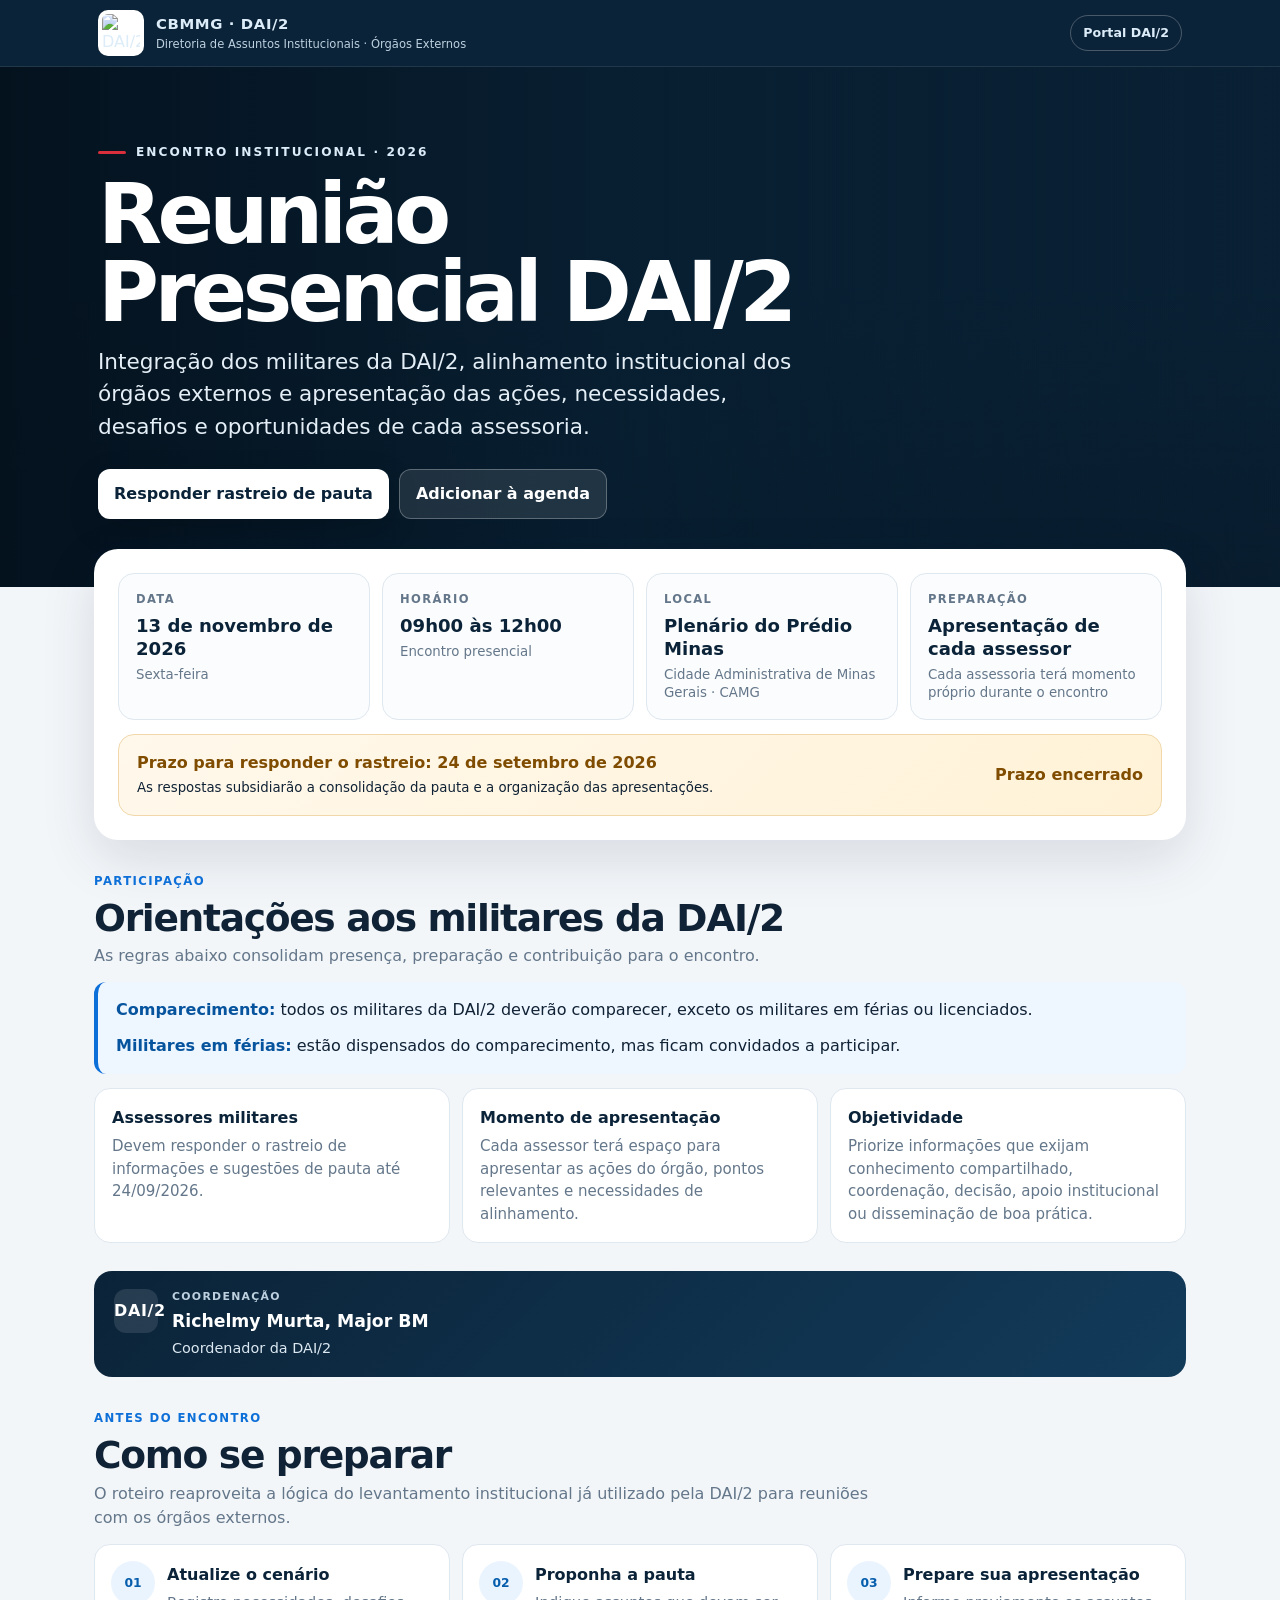
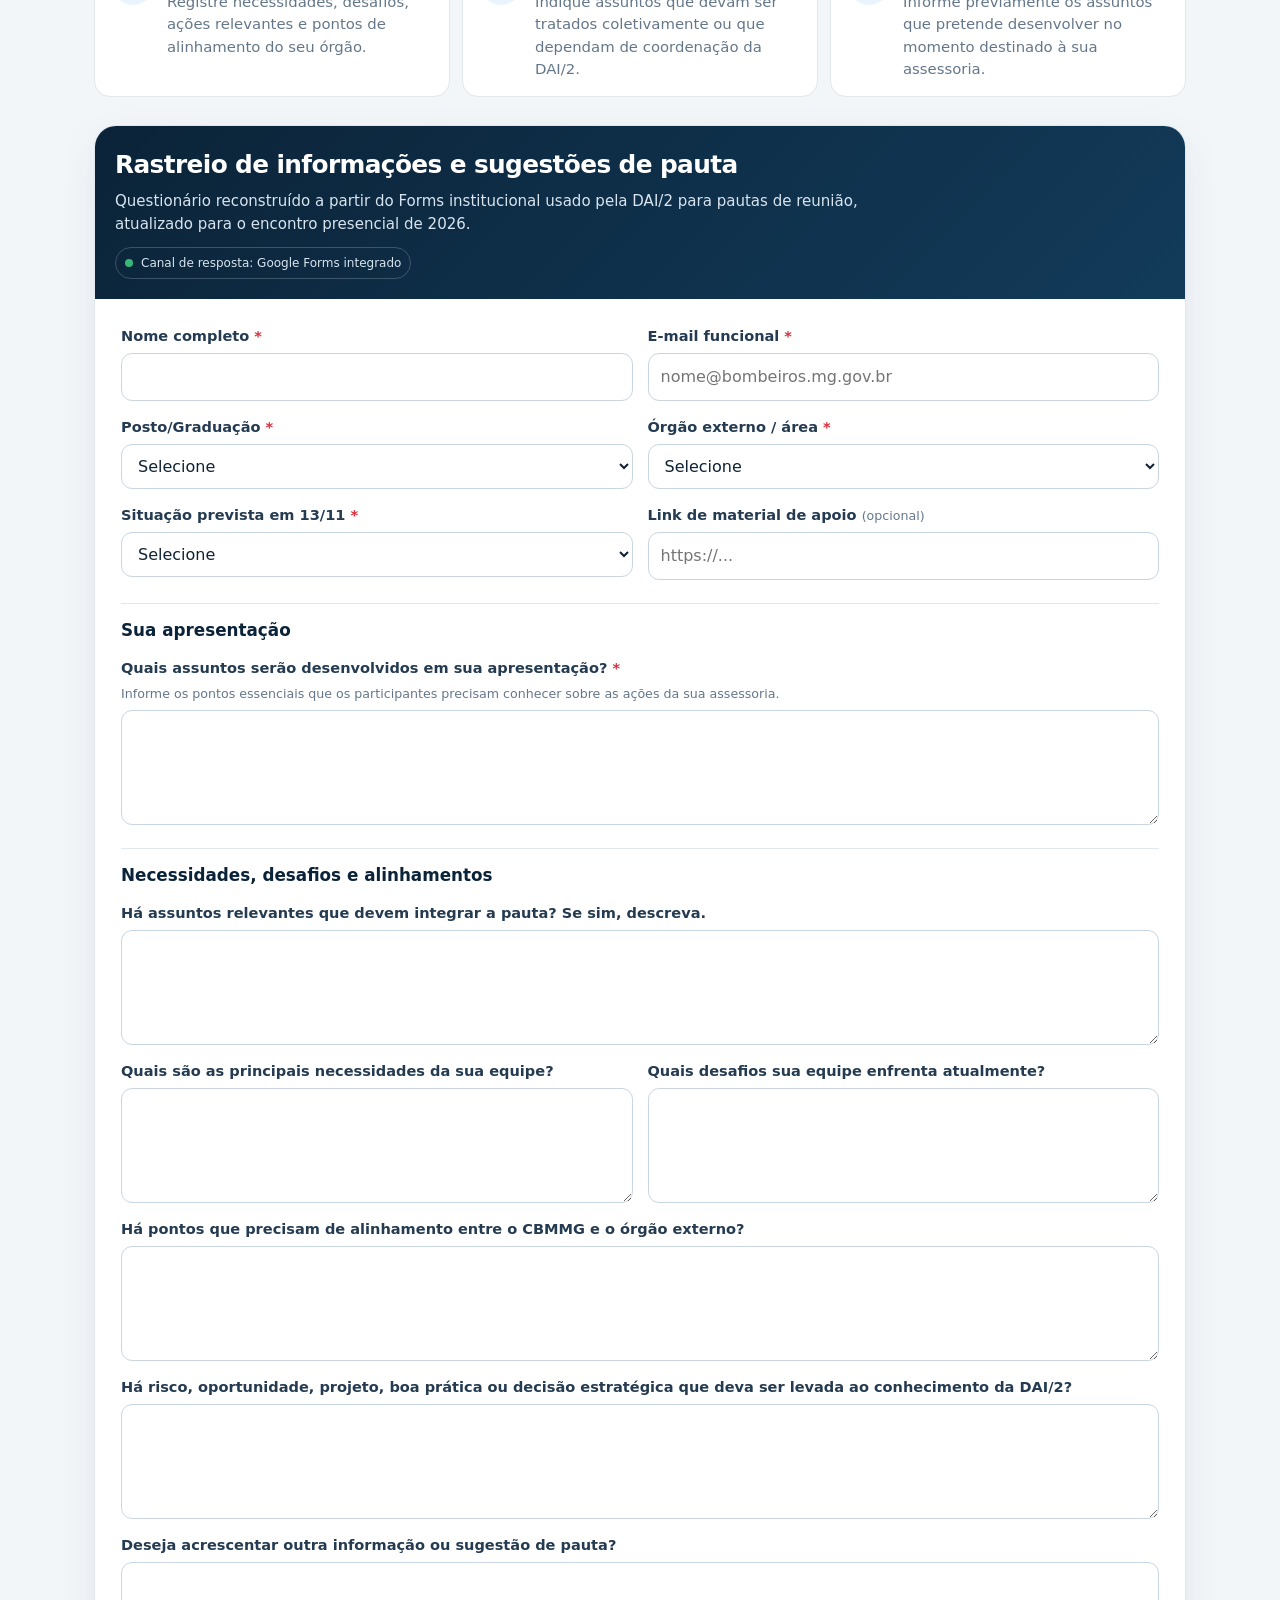
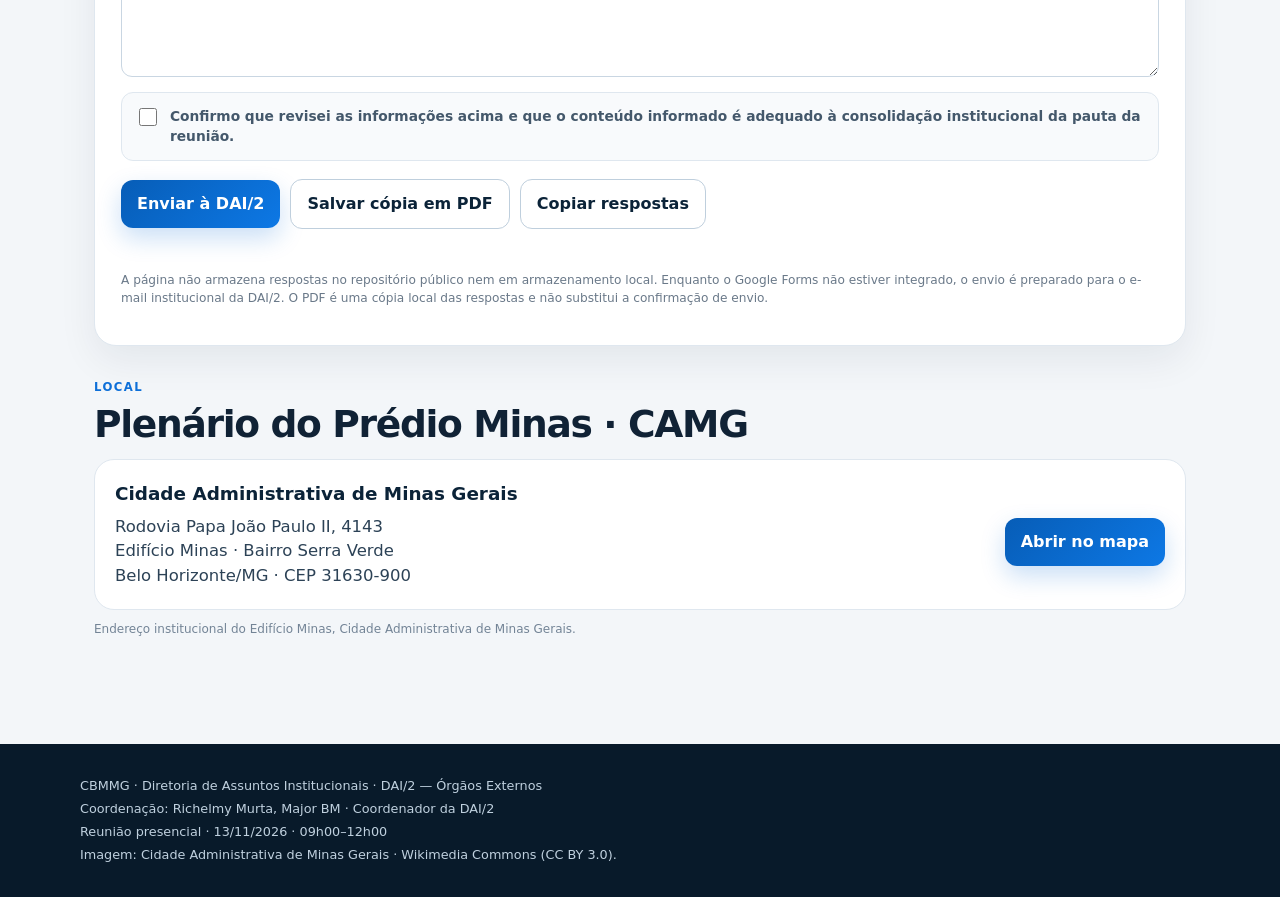
==== commit e6108114: "fix(dai2): retire inactive org, remove management panel, align tests and docs" ====
--- a/reuniao-dai2/index.html
+++ b/reuniao-dai2/index.html
@@ -107,7 +107,7 @@
             <div class="field"><label class="required" for="nome">Nome completo</label><input id="nome" name="Nome completo" autocomplete="name" maxlength="120" required /></div>
             <div class="field"><label class="required" for="email">E-mail funcional</label><input id="email" name="E-mail funcional" type="email" autocomplete="email" placeholder="nome@bombeiros.mg.gov.br" maxlength="150" required /></div>
             <div class="field"><label class="required" for="pg">Posto/Graduação</label><select id="pg" name="Posto/Graduação" required><option value="">Selecione</option><option>Cel</option><option>Ten Cel</option><option>Maj</option><option>Cap</option><option>1º Ten</option><option>2º Ten</option><option>Subten</option><option>1º Sgt</option><option>2º Sgt</option><option>3º Sgt</option><option>Cb</option><option>Sd</option></select></div>
-            <div class="field"><label class="required" for="orgao">Órgão externo / área</label><select id="orgao" name="Órgão Externo" required><option value="">Selecione</option><option>AFAS</option><option>ALMG</option><option>CEDEC</option><option>CTPM RMBH</option><option>Fundação SALVAR</option><option>GMG</option><option>Intendência CAMG</option><option>MPMG</option><option>OGE</option><option>Secretaria Parlamentar</option><option>SEE</option><option>SEJUSP</option><option>SEMAD / IEF</option><option>SENASP / MJSP</option><option>SES</option><option>TJMG</option><option>TJMMG</option><option>Coordenação DAI/2</option></select></div>
+            <div class="field"><label class="required" for="orgao">Órgão externo / área</label><select id="orgao" name="Órgão Externo" required><option value="">Selecione</option><option>AFAS</option><option>ALMG</option><option>CEDEC</option><option>CTPM RMBH</option><option>Fundação SALVAR</option><option>GMG</option><option>Intendência CAMG</option><option>MPMG</option><option>OGE</option><option>SEE</option><option>SEJUSP</option><option>SEMAD / IEF</option><option>SENASP / MJSP</option><option>SES</option><option>TJMG</option><option>TJMMG</option><option>Coordenação DAI/2</option></select></div>
             <div class="field"><label class="required" for="presenca">Situação prevista em 13/11</label><select id="presenca" name="Situação prevista em 13/11" required><option value="">Selecione</option><option>Presença prevista</option><option>Em férias — dispensado, mas convidado</option><option>Licenciado — dispensado</option></select></div>
             <div class="field"><label for="material">Link de material de apoio <span class="hint">(opcional)</span></label><input id="material" name="Link de material de apoio" type="url" inputmode="url" placeholder="https://..." maxlength="500" /></div>
 
